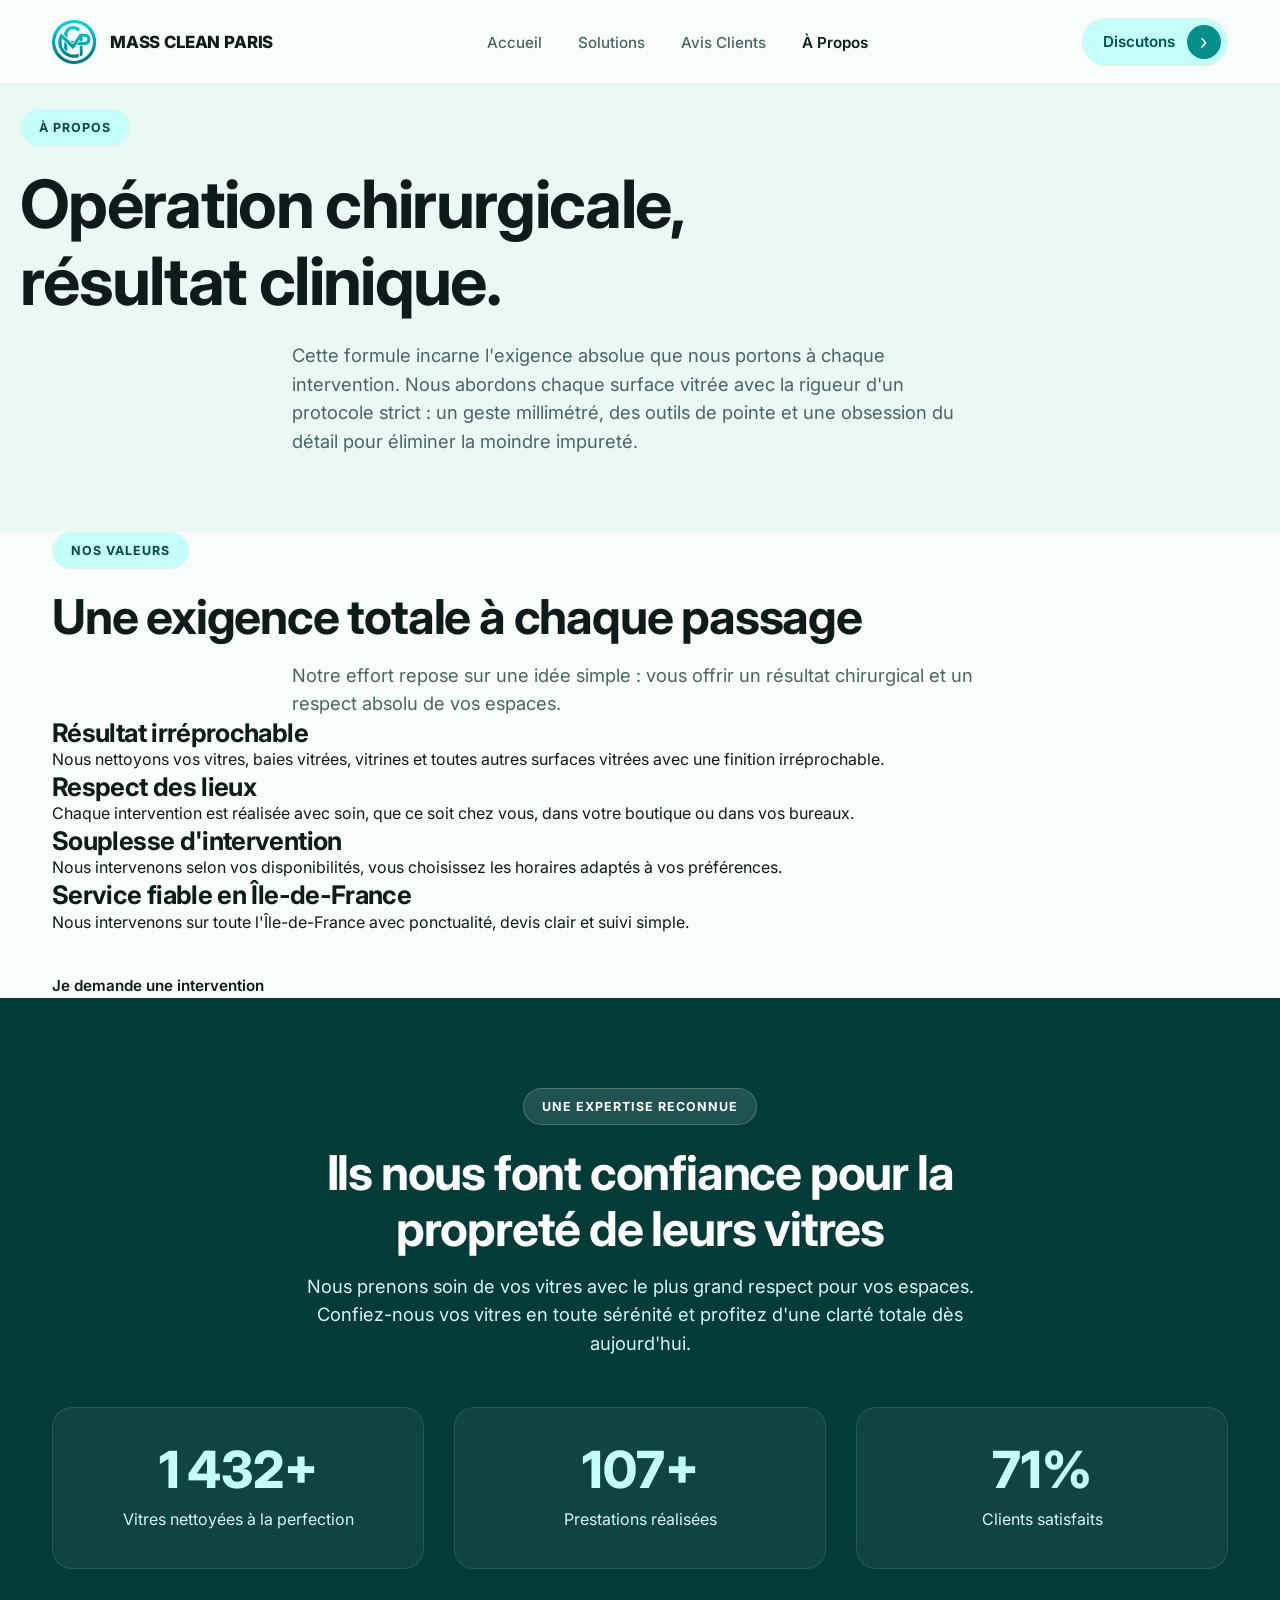
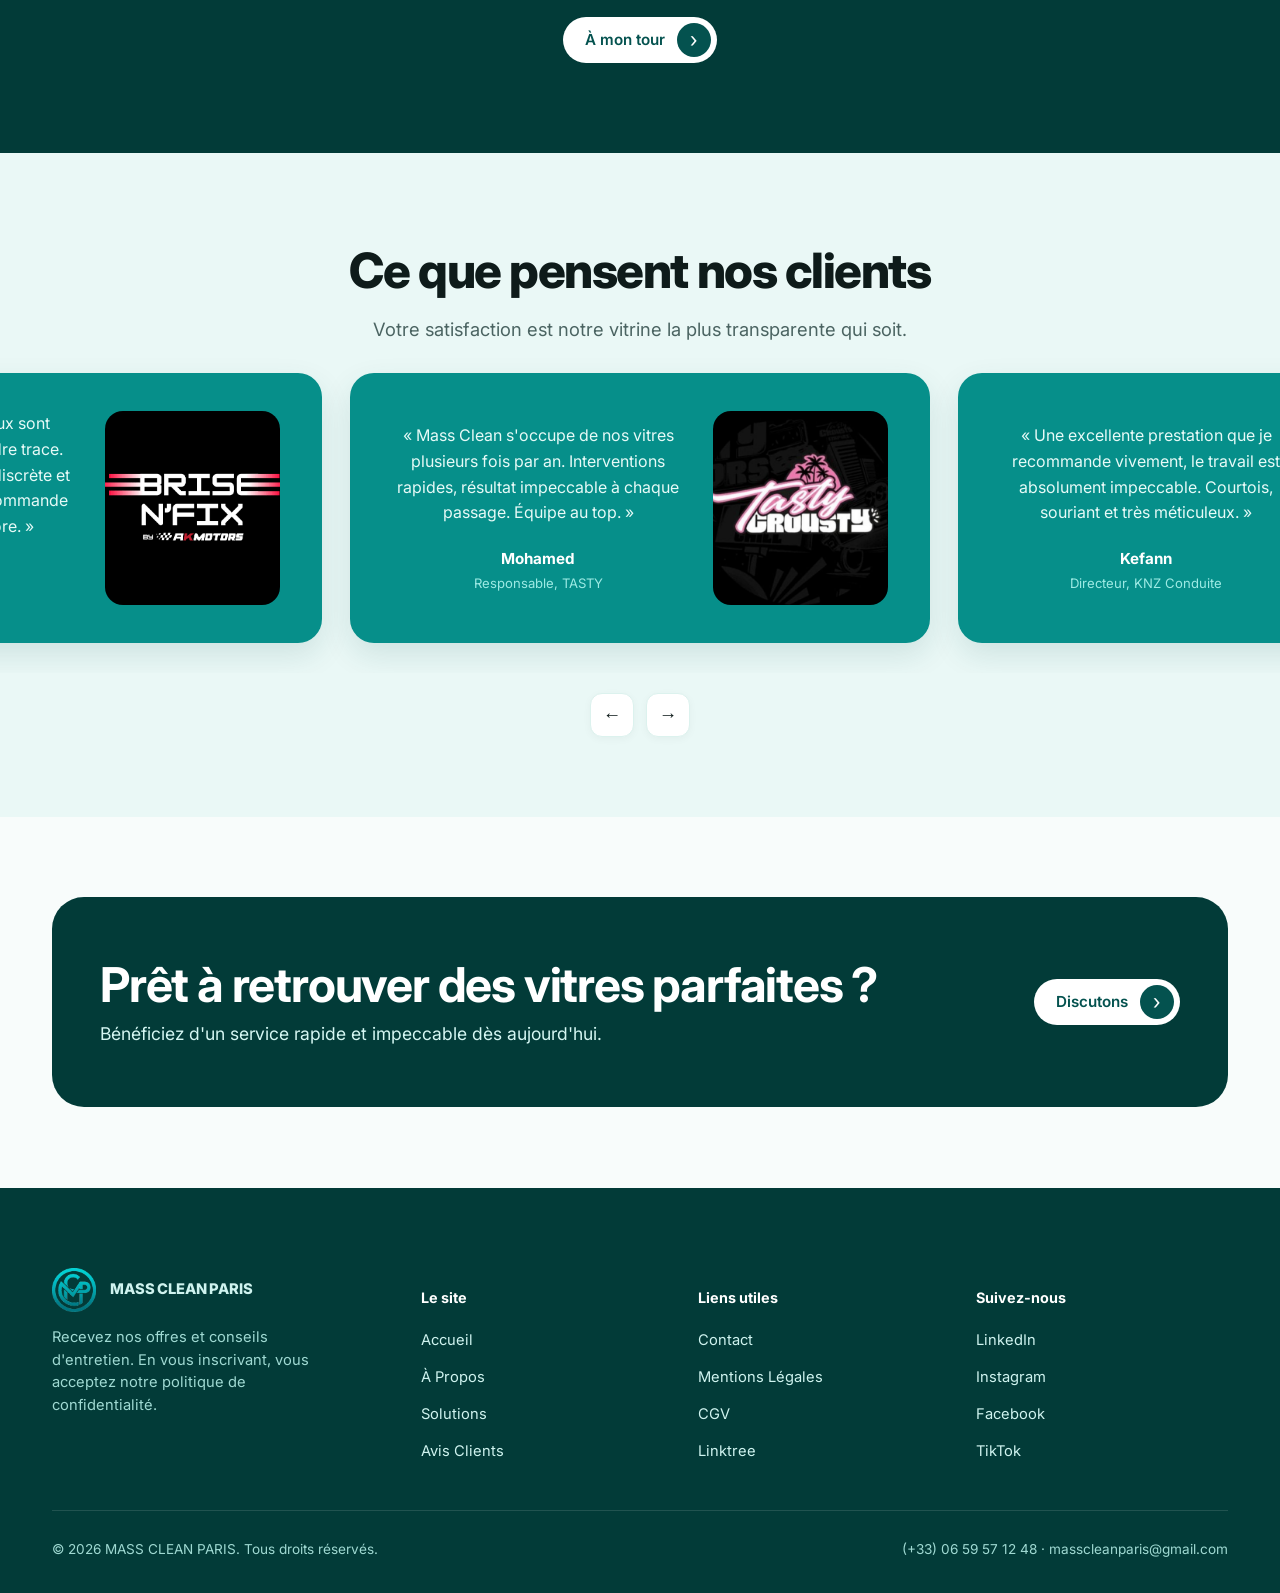
==== about.html @ 4419d3b3 "Fix duplicate about link in navigation" ====
<!doctype html>
<html lang="fr">
<head>
<meta charset="UTF-8">
<meta name="viewport" content="width=device-width, initial-scale=1">
<title>À propos — MASS CLEAN PARIS</title>
<meta name="description" content="Entreprise de nettoyage de vitres dans toute l'Île-de-France. Services adaptés aux professionnels et aux particuliers.">
<link rel="preconnect" href="https://fonts.googleapis.com">
<link rel="preconnect" href="https://fonts.gstatic.com" crossorigin>
<link href="https://fonts.googleapis.com/css2?family=Instrument+Serif:ital@0;1&family=Inter:wght@400;500;600;700&display=swap" rel="stylesheet">
<link rel="stylesheet" href="styles.css">
</head>
<body>

<header class="site-header">
  <div class="wrap">
    <a href="index.html" class="brand"><img src="images/logo-icon.png" alt="Logo Mass Clean Paris" class="brand-mark-img"> MASS CLEAN PARIS</a>
    <nav>
      <ul class="nav-links" id="navLinks">
        <li><a href="index.html">Accueil</a></li>
        <li><a href="index.html#solutions">Solutions</a></li>
        <li><a href="index.html#avis">Avis Clients</a></li>
        <li><a href="about.html" aria-current="page">À Propos</a></li>
      </ul>
    </nav>
    <div class="nav-cta">
      <a href="contact.html" class="btn btn-pill">Discutons <span class="btn-pill-arrow">&#8250;</span></a>
      <button class="nav-toggle" id="navToggle" aria-label="Ouvrir le menu" aria-expanded="false"><span></span></button>
    </div>
  </div>
</header>

<main>

  <section class="hero" style="padding-bottom: 20px;">
    <div class="wrap" style="display:block; padding-bottom: 56px;">
      <p class="kicker">À propos</p>
      <h1 style="max-width: 18ch;">Opération chirurgicale, résultat clinique.</h1>
      <p class="lede" style="margin-top: 22px;">Cette formule incarne l'exigence absolue que nous portons à chaque intervention. Nous abordons chaque surface vitrée avec la rigueur d'un protocole strict : un geste millimétré, des outils de pointe et une obsession du détail pour éliminer la moindre impureté.</p>
    </div>
  </section>

  <section class="section-alt">
    <div class="wrap">
      <div class="section-head">
        <p class="kicker">Nos valeurs</p>
        <h2>Une exigence totale à chaque passage</h2>
        <p class="lede" style="margin-top: 16px;">Notre effort repose sur une idée simple : vous offrir un résultat chirurgical et un respect absolu de vos espaces.</p>
      </div>
      <div class="values-grid">
        <div class="value-item">
          <h3>Résultat irréprochable</h3>
          <p>Nous nettoyons vos vitres, baies vitrées, vitrines et toutes autres surfaces vitrées avec une finition irréprochable.</p>
        </div>
        <div class="value-item">
          <h3>Respect des lieux</h3>
          <p>Chaque intervention est réalisée avec soin, que ce soit chez vous, dans votre boutique ou dans vos bureaux.</p>
        </div>
        <div class="value-item">
          <h3>Souplesse d'intervention</h3>
          <p>Nous intervenons selon vos disponibilités, vous choisissez les horaires adaptés à vos préférences.</p>
        </div>
        <div class="value-item">
          <h3>Service fiable en Île-de-France</h3>
          <p>Nous intervenons sur toute l'Île-de-France avec ponctualité, devis clair et suivi simple.</p>
        </div>
      </div>
      <a href="contact.html" class="btn btn-primary" style="margin-top: 40px;">Je demande une intervention</a>
    </div>
  </section>

  <!-- Section Chiffres Clés -->
  <section class="section-deep">
    <div class="wrap">
      <div class="section-head center">
        <p class="kicker kicker-light">UNE EXPERTISE RECONNUE</p>
        <h2>Ils nous font confiance pour la propreté de leurs vitres</h2>
        <p class="lede lede-light">Nous prenons soin de vos vitres avec le plus grand respect pour vos espaces. Confiez-nous vos vitres en toute sérénité et profitez d'une clarté totale dès aujourd'hui.</p>
      </div>
<div class="stats-grid">
        <div class="stat-card">
          <b class="counter" data-target="2000" data-suffix="+">0</b>
          <span>Vitres nettoyées à la perfection</span>
        </div>
        <div class="stat-card">
          <b class="counter" data-target="150" data-suffix="+">0</b>
          <span>Prestations réalisées</span>
        </div>
        <div class="stat-card">
          <b class="counter" data-target="100" data-suffix="%">0</b>
          <span>Clients satisfaits</span>
        </div>
      </div>
      <div style="text-align:center; margin-top: 48px;">
        <a href="contact.html" class="btn btn-pill btn-pill--white">
          <span>À mon tour</span>
          <span class="btn-pill-arrow">&#8250;</span>
        </a>
      </div>
    </div>
  </section>

<!-- Avis Clients — Carrousel Framer -->
  <section id="avis" class="section-avis-carousel">
    <div class="wrap">
      <div class="section-head center">
        <h2 class="carousel-heading">Ce que pensent nos clients</h2>
        <p class="lede">Votre satisfaction est notre vitrine la plus transparente qui soit.</p>
      </div>
    </div>

    <!-- Piste de défilement horizontal -->
    <div class="carousel-track" id="testimonialTrack">
      
      <!-- Carte 1 -->
      <article class="carousel-card">
        <div class="card-quote-col">
          <p class="card-quote">« Les vitres de nos bureaux sont impeccables, sans la moindre trace. L'intervention a été rapide, discrète et très professionnelle. Je recommande sans hésiter merci encore. »</p>
          <div class="card-author">
            <strong>Rizwan</strong>
            <span>Directeur, BRISNFIX</span>
          </div>
        </div>
        <div class="card-logo-col">
          <img src="images/brisenfix.png" alt="Logo Brise N'Fix" class="client-brand-img">
        </div>
      </article>

      <!-- Carte 2 -->
      <article class="carousel-card">
        <div class="card-quote-col">
          <p class="card-quote">« Mass Clean s'occupe de nos vitres plusieurs fois par an. Interventions rapides, résultat impeccable à chaque passage. Équipe au top. »</p>
          <div class="card-author">
            <strong>Mohamed</strong>
            <span>Responsable, TASTY</span>
          </div>
        </div>
        <div class="card-logo-col">
          <img src="images/tastyc.jpg" alt="Logo Tasty" class="client-brand-img">

        </div>
      </article>

      <!-- Carte 3 -->
      <article class="carousel-card">
        <div class="card-quote-col">
          <p class="card-quote">« Une excellente prestation que je recommande vivement, le travail est absolument impeccable. Courtois, souriant et très méticuleux. »</p>
          <div class="card-author">
            <strong>Kefann</strong>
            <span>Directeur, KNZ Conduite</span>
          </div>
        </div>
        <div class="card-logo-col">
          <img src="images/knzauto.png" alt="Logo KNZ Auto" class="client-brand-img">

        </div>
      </article>

      <!-- Carte 4 -->
      <article class="carousel-card">
        <div class="card-quote-col">
          <p class="card-quote">« Mass intervient tous les trois mois pour le nettoyage complet de notre atelier et showroom. Toujours ponctuel et résultat clinique. »</p>
          <div class="card-author">
            <strong>Oussama</strong>
            <span>Directeur, C Factory</span>
          </div>
        </div>
        <div class="card-logo-col">
          <img src="images/cfactorcy.jpeg" alt="Logo C Factory" class="client-brand-img">

        </div>
      </article>

      <!-- Carte 5 -->
      <article class="carousel-card">
        <div class="card-quote-col">
          <p class="card-quote">« Intervention impeccable chaque mois dans notre salle de restaurant. Le travail est rapide, silencieux et respecte nos installations. »</p>
          <div class="card-author">
            <strong>Khalil</strong>
            <span>Directeur, Restaurant NOOMY</span>
          </div>
        </div>
        <div class="card-logo-col">
          <img src="images/noomy.jpeg" alt="Logo Noomy" class="client-brand-img">

        </div>
      </article>

    </div>

    <!-- Flèches de défilement centrées -->
    <div class="carousel-controls">
      <button class="carousel-btn" id="prevBtn" aria-label="Avis précédent">←</button>
      <button class="carousel-btn" id="nextBtn" aria-label="Avis suivant">→</button>
    </div>
  </section>

  <!-- CTA Banner Framer Style -->
  <section class="section-cta-wrap">
    <div class="wrap">
      <div class="cta-banner">
        <div class="cta-banner-text">
          <h2>Prêt à retrouver des vitres parfaites ?</h2>
          <p>Bénéficiez d'un service rapide et impeccable dès aujourd'hui.</p>
        </div>
        <a href="contact.html" class="btn btn-pill btn-pill--white">
          <span>Discutons</span>
          <span class="btn-pill-arrow">&#8250;</span>
        </a>
      </div>
    </div>
  </section>

</main>

<footer class="site-footer">
  <div class="wrap">
    <div class="footer-grid">
      <div class="footer-brand">
        <a href="index.html" class="brand brand-footer"><img src="images/logo-icon.png" alt="Logo Mass Clean Paris" class="brand-mark-img brand-mark-img--light"> MASS CLEAN PARIS</a>
        <p>Recevez nos offres et conseils d'entretien. En vous inscrivant, vous acceptez notre politique de confidentialité.</p>
      </div>
      <div>
        <h4>Le site</h4>
        <ul>
          <li><a href="index.html">Accueil</a></li>
          <li><a href="about.html">À Propos</a></li>
          <li><a href="index.html#solutions">Solutions</a></li>
          <li><a href="index.html#avis">Avis Clients</a></li>
        </ul>
      </div>
      <div>
        <h4>Liens utiles</h4>
        <ul>
          <li><a href="contact.html">Contact</a></li>
          <li><a href="mentions.html">Mentions Légales</a></li>
          <li><a href="mentions.html#cgv">CGV</a></li>
          <li><a href="https://linktr.ee/masscleanparis">Linktree</a></li>
        </ul>
      </div>
      <div>
        <h4>Suivez-nous</h4>
        <ul>
          <li><a href="https://www.linkedin.com/company/mass-clean-paris/">LinkedIn</a></li>
          <li><a href="https://www.instagram.com/">Instagram</a></li>
          <li><a href="https://www.facebook.com/profile.php?id=61591410992182">Facebook</a></li>
          <li><a href="https://www.tiktok.com/@masscleanparis">TikTok</a></li>
        </ul>
      </div>
    </div>
    <div class="footer-bottom">
      <span>© 2026 MASS CLEAN PARIS. Tous droits réservés.</span>
      <span>(+33) 06 59 57 12 48 · masscleanparis@gmail.com</span>
    </div>
  </div>
</footer>
<script src="script.js"></script>
</body>
</html>
---- styles.css ----
:root {
  --ink: #0E1B1A;
  --ink-soft: #4B6462;
  --paper: #F8FCFB;
  --white: #FFFFFF;

  --teal-950: #04524F;
  --teal-900: #058F8A;
  --teal-700: #07BEB8;
  --teal-500: #3DCCC7;
  --teal-100: #C4FFF9;
  --mint-bg: #EAF8F6;
  --line: #DCF2EE;
  --line-soft: #EDFAF8;

  --font-body: "Inter", -apple-system, BlinkMacSystemFont, "Segoe UI", Roboto, sans-serif;
  --wrap: 1240px;
  --radius-lg: 32px;
  --radius-md: 20px;
  --radius-sm: 14px;
}

* { box-sizing: border-box; }
html { scroll-behavior: smooth; }

body {
  margin: 0;
  font-family: var(--font-body);
  background: var(--paper);
  color: var(--ink);
  line-height: 1.55;
  -webkit-font-smoothing: antialiased;
}

img { max-width: 100%; display: block; }
a { color: inherit; text-decoration: none; }

.wrap {
  max-width: var(--wrap);
  margin: 0 auto;
  padding: 0 32px;
}

@media (max-width: 768px) {
  .wrap { padding: 0 20px; }
}

/* ---------- Typographie & Titres Framer ---------- */

h1, h2, h3 {
  font-family: var(--font-body);
  font-weight: 700;
  letter-spacing: -0.025em;
  margin: 0;
  color: var(--ink);
  line-height: 1.15;
}

h1 { font-size: clamp(2.6rem, 5.2vw, 4.4rem); }
h2 { font-size: clamp(2.1rem, 3.8vw, 3rem); }
h3 { font-size: 1.6rem; }

p { margin: 0; }

.lede {
  font-size: 1.15rem;
  color: var(--ink-soft);
  max-width: 58ch;
  margin: 16px auto 0;
}
.lede-light { color: #D5F7F3; }

.kicker {
  display: inline-block;
  font-size: 0.78rem;
  font-weight: 700;
  letter-spacing: 0.08em;
  text-transform: uppercase;
  color: #054844;
  background: #C4FFF9;
  border: 1px solid var(--line);
  border-radius: 999px;
  padding: 8px 18px;
  margin-bottom: 20px;
}
.kicker-light {
  background: rgba(255, 255, 255, 0.12);
  border-color: rgba(255, 255, 255, 0.2);
  color: #FFFFFF;
}

/* ---------- Boutons Pill Style Framer ---------- */

.btn {
  display: inline-flex;
  align-items: center;
  gap: 12px;
  font-weight: 600;
  font-size: 0.95rem;
  cursor: pointer;
  transition: transform 0.15s ease, background 0.2s ease, color 0.2s ease, border-color 0.2s ease;
}
.btn:active { transform: scale(0.98); }

.btn-pill {
  background: #C4FFF9;
  color: var(--teal-950);
  padding: 6px 6px 6px 20px;
  border-radius: 999px;
  border: 1px solid var(--line);
}
.btn-pill:hover { background: #07BEB8; 
  transform: translateY(-2px);
}

.btn-pill-arrow {
  display: inline-flex;
  align-items: center;
  justify-content: center;
  width: 34px;
  height: 34px;
  border-radius: 50%;
  background: var(--teal-900);
  color: #FFFFFF;
  font-size: 1.3rem;
  font-weight: 400;
  line-height: 1;
}

.btn-pill--cta {
  background: #07BEB8;
  color: #FFFFFF;
  border: none;
  padding: 8px 8px 8px 24px;
}
.btn-pill--cta:hover { background: #034E4A; }
.btn-pill--cta .btn-pill-arrow { background: #FFFFFF; color: #023B38; }

.btn-pill--card {
  background: var(--teal-900);
  color: #FFFFFF;
  border: none;
  padding: 6px 6px 6px 20px;
  width: fit-content;
}
.btn-pill--card:hover { background: var(--teal-950); }
.btn-pill--card .btn-pill-arrow { background: #FFFFFF; color: var(--teal-900); }

.btn-pill--white {
  background: #FFFFFF;
  color: var(--teal-950);
  border: none;
  padding: 6px 6px 6px 22px;
}
.btn-pill--white:hover { background: #F0FAF9; }
.btn-pill--white .btn-pill-arrow { background: var(--teal-950); color: #FFFFFF; }

/* ---------- Header Navigation ---------- */

.site-header {
  position: sticky;
  top: 0;
  z-index: 50;
  background: rgba(248, 252, 251, 0.9);
  backdrop-filter: blur(12px);
  border-bottom: 1px solid var(--line);
}
.site-header .wrap {
  display: flex;
  align-items: center;
  justify-content: space-between;
  height: 84px;
}

.brand {
  display: flex;
  align-items: center;
  gap: 14px;
  font-weight: 800;
  font-size: 1.05rem;
  letter-spacing: -0.01em;
}
.brand-mark-img {
  width: 44px;
  height: 44px;
  object-fit: contain;
  flex-shrink: 0;
}
.brand-name { color: var(--ink); }

.nav-links {
  display: flex;
  align-items: center;
  gap: 36px;
  list-style: none;
  margin: 0;
  padding: 0;
}
.nav-links a {
  font-size: 0.95rem;
  font-weight: 500;
  color: var(--ink-soft);
  transition: color 0.15s ease;
}
.nav-links a:hover, .nav-links a[aria-current="page"] { color: var(--ink); font-weight: 600; }

.nav-cta { display: flex; align-items: center; gap: 16px; }

.nav-toggle {
  display: none;
  background: none;
  border: 1px solid var(--line);
  border-radius: 999px;
  width: 42px;
  height: 42px;
  align-items: center;
  justify-content: center;
  cursor: pointer;
}
.nav-toggle span, .nav-toggle span::before, .nav-toggle span::after {
  content: "";
  display: block;
  width: 18px;
  height: 2px;
  background: var(--ink);
  position: relative;
  transition: transform 0.2s ease;
}
.nav-toggle span::before { position: absolute; top: -6px; }
.nav-toggle span::after { position: absolute; top: 6px; }

@media (max-width: 880px) {
  .nav-links {
    position: absolute;
    top: 84px; left: 0; right: 0;
    flex-direction: column;
    align-items: flex-start;
    gap: 0;
    background: var(--white);
    border-bottom: 1px solid var(--line);
    max-height: 0;
    overflow: hidden;
    transition: max-height 0.25s ease;
  }
  .nav-links.is-open { max-height: 300px; }
  .nav-links li { width: 100%; }
  .nav-links a { display: block; padding: 16px 24px; border-top: 1px solid var(--line); width: 100%; }
  .nav-toggle { display: flex; }
}

/* ---------- Section Hero (Framer Exact Match Panoramique) ---------- */

.hero {
  width: 100%;
  padding: 24px 0 48px;
  background: #EAF8F6;
  box-sizing: border-box;
}

.hero-wrap,
.hero .wrap {
  width: 100%;
  max-width: 1440px; /* Élargit le cadre sur les côtés */
  margin: 0 auto;
  padding: 0 20px;
  box-sizing: border-box;
  display: block !important;
}

.hero-frame {
  position: relative;
  width: 100%;
  min-height: 720px; /* Plus d'impact vertical */
  height: clamp(680px, 82vh, 880px);
  border-radius: 32px;
  overflow: hidden;
  box-shadow: 0 24px 48px rgba(0, 0, 0, 0.08);
  margin: 0 auto;
}

.hero-bg-img {
  position: absolute;
  top: 0;
  left: 0;
  width: 100%;
  height: 100%;
  object-fit: cover;
  object-position: center 30%;
  z-index: 1;
}

.hero-overlay {
  position: absolute;
  inset: 0;
  background: linear-gradient(
    to bottom,
    rgba(0, 0, 0, 0.15) 0%,
    rgba(0, 0, 0, 0.05) 40%,
    rgba(0, 0, 0, 0.55) 100%
  );
  z-index: 2;
}

.hero-top-badge {
  position: absolute;
  top: 28px;
  left: 50%;
  transform: translateX(-50%);
  z-index: 3;
  display: flex;
  align-items: center;
  gap: 12px;
  background: rgba(255, 255, 255, 0.88);
  backdrop-filter: blur(10px);
  -webkit-backdrop-filter: blur(10px);
  padding: 6px 16px 6px 8px;
  border-radius: 999px;
  box-shadow: 0 4px 16px rgba(0, 0, 0, 0.08);
  white-space: nowrap;
}

.avatar-group {
  display: flex;
  align-items: center;
}

.avatar-img {
  width: 30px;
  height: 30px;
  border-radius: 50%;
  border: 2px solid #FFFFFF;
  margin-left: -8px;
  object-fit: cover;
}
.avatar-img:first-child {
  margin-left: 0;
}

.badge-text-group {
  display: flex;
  align-items: center;
  gap: 6px;
}

.badge-text-group .stars {
  color: #E85D3B;
  font-size: 0.85rem;
  letter-spacing: 1px;
}

.badge-label {
  font-size: 0.82rem;
  font-weight: 600;
  color: #0E1B1A;
}

.hero-bottom-grid {
  position: absolute;
  bottom: 0;
  left: 0;
  width: 100%;
  box-sizing: border-box;
  padding: 48px 56px;
  z-index: 3;
  display: flex;
  justify-content: space-between;
  align-items: flex-end;
  gap: 40px;
}

.hero-left-col {
  flex: 1;
  max-width: 680px;
}

.hero-title {
  color: #FFFFFF;
  font-size: clamp(2.3rem, 4.2vw, 3.8rem);
  font-weight: 600;
  line-height: 1.08;
  letter-spacing: -0.03em;
  margin: 0;
  text-shadow: 0 2px 14px rgba(0, 0, 0, 0.4);
}

.hero-right-col {
  flex: 0 0 280px;
  display: flex;
  flex-direction: column;
  align-items: flex-start;
  gap: 20px;
}

.hero-subtitle {
  color: rgba(255, 255, 255, 0.95);
  font-size: 1.10rem;
  line-height: 1.45;
  margin: 0;
  text-shadow: 0 1px 6px rgba(0, 0, 0, 0.35);
}

.btn-pill--hero {
  background: #07BEB8;
  border: none;
  color: #FFFFFF;
  padding: 12px 16px 12px 24px;
  border-radius: 999px;
  font-weight: 600;
  font-size: 0.95rem;
  text-decoration: none;
  display: inline-flex;
  align-items: center;
  gap: 12px;
  transition: transform 0.15s ease, background 0.15s ease;
}
.btn-pill--hero:hover {
  background: #068F8A;
  transform: translateY(-2px);
}

@media (max-width: 860px) {
  .hero-frame {
    height: auto;
    min-height: 560px;
  }
  .hero-bottom-grid {
    position: relative;
    padding: 140px 24px 36px;
    flex-direction: column;
    align-items: flex-start;
    gap: 24px;
  }
  .hero-right-col {
    flex: none;
    width: 100%;
  }
}

/* ---------- Section À Propos (Structure 100% Verticale) ---------- */

.section-about-vertical {
  padding: 90px 0;
  background: #FFFFFF;
}

.about-vertical-stack {
  max-width: 860px;
  margin: 0 auto;
  display: flex;
  flex-direction: column;
  align-items: center;
  text-align: center;
}

.about-v-heading {
  font-size: clamp(2.1rem, 3.8vw, 3.2rem);
  font-weight: 800;
  line-height: 1.15;
  letter-spacing: -0.03em;
  color: #0E1B1A;
  margin: 0 0 28px 0;
  max-width: 26ch;
}

.about-v-cta {
  margin-bottom: 48px;
}

.btn-pill--teal {
  background: #B6FFF2;
  color: #054844;
  border: none;
  padding: 6px 6px 6px 24px;
  font-weight: 700;
  font-size: 0.95rem;
  border-radius: 999px;
  display: inline-flex;
  align-items: center;
  gap: 12px;
}
.btn-pill--teal:hover {
  background: #A0FCEB;
}
.btn-pill--teal .btn-pill-arrow {
  background: #04524F;
  color: #FFFFFF;
  width: 38px;
  height: 38px;
  border-radius: 50%;
  display: inline-flex;
  align-items: center;
  justify-content: center;
  font-size: 1.2rem;
}

.about-cards-stack {
  width: 100%;
  max-width: 860px; 
  margin: 40px auto 0;
  display: grid;
  grid-template-columns: repeat(2, 1fr); 
  gap: 24px;
  text-align: left;
}

.about-card {
  border-radius: 24px;
  padding: 34px;
  display: flex;
  flex-direction: column;        
  justify-content: space-between;
  box-sizing: border-box;
  aspect-ratio: 1 / 1;  
}

.about-card-badge {
  background: #FFFFFF;
  color: #04524F;             
  padding: 14px 28px;         
  font-size: 0.9rem;
  font-weight: 800;
  text-transform: uppercase;
  letter-spacing: 0.08em;
  border-radius: 10px;
  box-shadow: 0 6px 20px rgba(0, 0, 0, 0.07);
  
  /* Verrouille l'alignement et empêche l'étirement */
  display: inline-flex;
  align-items: center;
  justify-content: center;
  text-align: center;
  align-self: center;          
  width: fit-content;          
  white-space: nowrap;        
}

.about-card:first-child {
  background: #B6FFF2;
  border: none;
}
.about-card:first-child p {
  color: #054844;
}

.about-card:last-child {
  background: #068F8A;
  border: none;
  align-items: flex-end;
}
.about-card:last-child p,
.about-card:last-child strong {
  color: #FFFFFF;
}

.about-card-sparkle {
  display: none; 
}

.about-card p {
font-size: clamp(1.15rem, 1.45vw, 1.35rem);
  line-height: 1.45;                 
  font-weight: 400;
  margin: 0;
}

/* Sur mobile : repasse l'un en dessous de l'autre */
@media (max-width: 640px) {
  .about-cards-stack {
    grid-template-columns: 1fr;
  }
  .about-card {
    aspect-ratio: auto;
    padding: 24px;
  }
  .about-v-heading { 
    font-size: 1.9rem; 
  }
}

/* ---------- Section Solutions (Framer Exact Match) ---------- */

#solutions {
  scroll-margin-top: 230px; 
  }

.section-solutions {
  padding: 100px 0;
  background: #EAF8F6;
}

.solutions-header {
  max-width: 780px;
  margin: 0 auto 56px;
  text-align: center;
}

.solutions-title {
  font-size: clamp(2.2rem, 3.8vw, 3.2rem);
  font-weight: 800;
  letter-spacing: -0.03em;
  line-height: 1.15;
  color: #0E1B1A;
  margin-top: 14px;
}

.solutions-container {
  display: flex;
  flex-direction: column;
  gap: 32px;
}

.framer-plan-card {
  background: #FFFFFF;
  border-radius: 28px;
  border: 1px solid #DCF2EE;
  padding: 48px;
  display: grid;
  grid-template-columns: 1fr 1fr;
  gap: 48px;
  align-items: center;
  box-shadow: 0 4px 20px rgba(5, 143, 138, 0.04);
}

.plan-content {
  display: flex;
  flex-direction: column;
  align-items: flex-start;
  text-align: left;
}

.plan-title {
  font-size: clamp(1.6rem, 2.4vw, 2.1rem);
  font-weight: 800;
  color: #0E1B1A;
  letter-spacing: -0.02em;
  margin-bottom: 14px;
}

.plan-description {
  font-size: 1.05rem;
  color: #4B6462;
  line-height: 1.6;
  margin-bottom: 28px;
  max-width: 48ch;
}

.plan-checklist {
  list-style: none;
  margin: 0 0 34px 0;
  padding: 0;
  display: flex;
  flex-direction: column;
  gap: 14px;
  width: 100%;
}

.plan-checklist li {
  display: flex;
  align-items: center;
  gap: 12px;
  font-size: 0.98rem;
  font-weight: 500;
  color: #0E1B1A;
}

.check-icon {
  width: 22px;
  height: 22px;
  border-radius: 50%;
  background: #B6FFF2;
  color: #04524F;
  display: inline-flex;
  align-items: center;
  justify-content: center;
  font-size: 0.75rem;
  font-weight: 800;
  flex-shrink: 0;
}

.plan-action { margin-top: auto; }

.plan-visual {
  border-radius: 20px;
  overflow: hidden;
  width: 100%;
  height: 380px;
  background: #DCF2EE;
}

.plan-visual img {
  width: 100%;
  height: 100%;
  object-fit: cover;
  display: block;
}

@media (max-width: 960px) {
  .framer-plan-card {
    grid-template-columns: 1fr;
    padding: 32px 24px;
    gap: 32px;
  }
  .plan-visual { height: 260px; }
}

/* ---------- Section Chiffres Clés ---------- */

.section-deep {
  background: #023B38;
  color: #FFFFFF;
  padding: 90px 0;
}
.section-deep h2 { color: #FFFFFF; }
.stats-grid {
  display: grid;
  grid-template-columns: repeat(3, 1fr);
  gap: 30px;
  margin-top: 50px;
}
@media (max-width: 768px) {
  .stats-grid { grid-template-columns: 1fr; }
}
.stat-card {
  background: rgba(255, 255, 255, 0.05);
  border: 1px solid rgba(255, 255, 255, 0.1);
  border-radius: var(--radius-md);
  padding: 36px 24px;
  text-align: center;
}
.stat-card b {
  display: block;
  font-size: 3.2rem;
  font-weight: 800;
  color: var(--teal-100);
  line-height: 1;
  margin-bottom: 12px;
}
.stat-card span { font-size: 1rem; color: #D5F7F3; }

.section-deep .section-head {
  text-align: center;
  max-width: 750px;
  margin: 0 auto;
}

.section-deep .lede {
  margin: 16px auto 0;
  text-align: center;
}

/* ---------- Carrousel Avis Clients Framer ---------- */

#avis .carousel-heading {
  scroll-margin-top: 160px;
}

.section-avis-carousel {
  padding: 90px 0 80px;
  background: #EAF8F6;
  overflow: hidden;
  text-align: center;
}

.carousel-heading {
  font-size: clamp(2.2rem, 3.8vw, 3.2rem);
  font-weight: 800;
  letter-spacing: -0.03em;
  color: #0E1B1A;
}

.carousel-track {
  display: flex;
  gap: 28px;
  overflow-x: auto;
  scroll-behavior: smooth;
  padding: 30px 20px; /* Supprime l'espace vide forcé à gauche et à droite */
  scrollbar-width: none;
  -webkit-overflow-scrolling: touch;
}

.carousel-track::-webkit-scrollbar {
  display: none;
}

.carousel-card {
  flex: 0 0 580px;
  max-width: 82vw;
  scroll-snap-align: center;
  background: #068F8A;
  color: #FFFFFF;
  border-radius: 24px;
  padding: 38px 42px;
  display: grid;
  grid-template-columns: 1.25fr 0.75fr;
  gap: 28px;
  align-items: center;
  box-shadow: 0 12px 30px rgba(4, 82, 79, 0.12);
  box-sizing: border-box;
}

.card-quote-col {
  display: flex;
  flex-direction: column;
  justify-content: space-between;
  min-height: 170px;
}

.card-quote {
  font-size: 1rem;
  line-height: 1.6;
  color: #E6FAF7;
}

.card-author { margin-top: 20px; }
.card-author strong {
  display: block;
  font-size: 0.95rem;
  color: #FFFFFF;
}
.card-author span {
  display: block;
  font-size: 0.82rem;
  color: #9DEAE4;
  margin-top: 2px;
}

.card-logo-col {
  display: flex;
  align-items: center;
  justify-content: center;
  border-radius: 18px;
  height: 100%;
  min-height: 140px;
  overflow: hidden; 
  padding: 0;       
  border: none;     
}

.client-brand-img {
  width: 100%;
  height: 100%;
  object-fit: cover; 
  display: block;
}

.client-brand-text {
  font-size: 1.5rem;
  font-weight: 800;
  letter-spacing: 0.05em;
  color: #FFFFFF;
  text-align: center;
}

.carousel-controls {
  display: flex;
  justify-content: center;
  gap: 12px;
  margin-top: 20px;
}

.carousel-btn {
  width: 44px;
  height: 44px;
  background: #FFFFFF;
  border: 1px solid #DCF2EE;
  border-radius: 12px;
  display: inline-flex;
  align-items: center;
  justify-content: center;
  cursor: pointer;
  font-size: 1.15rem;
  color: #0E1B1A;
  box-shadow: 0 2px 8px rgba(0, 0, 0, 0.04);
  transition: transform 0.15s ease, background 0.15s ease;
}
.carousel-btn:hover { background: #F0FAF9; transform: translateY(-2px); }
.carousel-btn:active { transform: scale(0.95); }

@media (max-width: 768px) {
  .carousel-track { padding: 24px 20px; }
  .carousel-card {
    flex: 0 0 85vw;
    grid-template-columns: 1fr;
    padding: 28px 20px;
    gap: 20px;
  }
}


/* ---------- FAQ Framer Style ---------- */

.section-faq { padding: 90px 0; background: var(--mint-bg); text-align: center;}
.faq-accordion { display: grid; gap: 14px; max-width: 860px; margin: 36px auto 0; }
.faq-box {
  background: var(--white);
  border: 1px solid var(--line);
  border-radius: var(--radius-sm);
  overflow: hidden;
}
.faq-box summary {
  padding: 22px 26px;
  font-weight: 600;
  font-size: 1.05rem;
  cursor: pointer;
  list-style: none;
  display: flex;
  align-items: center;
  justify-content: space-between;
}
.faq-box summary::-webkit-details-marker { display: none; }
.faq-box summary::after {
  content: "+";
  font-size: 1.5rem;
  font-weight: 400;
  color: var(--teal-900);
  transition: transform 0.2s ease;
}
.faq-box[open] summary::after { transform: rotate(45deg); }
.faq-content { padding: 0 26px 24px; color: var(--ink-soft); font-size: 0.98rem; line-height: 1.6; text-align: left;}

/* ---------- CTA Banner Framer ---------- */

.section-cta-wrap { padding: 80px 0; }
.cta-banner {
  background: #023B38;
  border-radius: var(--radius-lg);
  padding: 60px 48px;
  color: #FFFFFF;
  display: flex;
  align-items: center;
  justify-content: space-between;
  gap: 32px;
  flex-wrap: wrap;
}
.cta-banner h2 { color: #FFFFFF; margin-bottom: 8px; }
.cta-banner p { color: #D5F7F3; font-size: 1.1rem; }

/* ---------- Contact page ---------- */

.section-contact {
  background-color: var(--mint-bg, #EAF8F6);
}

.contact-header {
  text-align: center;
  max-width: 1200px;
  margin: 0 auto 48px;
  padding-top: 48px;
}

.contact-layout {
  display: grid;
  grid-template-columns: 0.85fr 1.15fr;
  gap: 56px;
}

@media (max-width: 900px) { .contact-layout { grid-template-columns: 1fr; } }

.contact-info { display: grid; gap: 18px; align-content: start; }
.info-card {
  background: #FFFFFF;
  border-radius: var(--radius-sm);
  padding: 20px 22px;
}
.info-card span { display: block; font-size: 0.82rem; color: var(--ink-soft); margin-bottom: 4px; }
.info-card strong { font-size: 1.05rem; color: var(--teal-950); }

.social-row { display: flex; gap: 10px; flex-wrap: wrap; }
.social-row a {
  background: #FFFFFF;
  border: 1px solid var(--line);
  border-radius: 999px;
  padding: 9px 16px;
  font-size: 0.85rem;
}
.social-row a:hover { border-color: var(--teal-700); color: var(--teal-950); }

form.card {
  background: #FFFFFF;
  border-radius: 20px;
  padding: 32px;
  box-shadow: 0 1px 2px rgba(5, 143, 138, 0.06);
}
.field-row { display: grid; grid-template-columns: 1fr 1fr; gap: 18px; }
@media (max-width: 560px) { .field-row { grid-template-columns: 1fr; } }

.field { margin-bottom: 18px; }
.field label { display: block; font-size: 0.85rem; font-weight: 600; margin-bottom: 6px; }
.field input, .field select, .field textarea {
  width: 100%;
  border: 1px solid var(--line);
  border-radius: var(--radius-sm);
  padding: 12px 14px;
  font-family: var(--font-body);
  font-size: 0.95rem;
  background: var(--mint-bg);
  color: var(--ink);
}
.field textarea { min-height: 120px; resize: vertical; }
.field input:focus, .field select:focus, .field textarea:focus {
  outline: 2px solid var(--teal-700);
  outline-offset: 1px;
}

/* Conteneur général des boutons radio */
.radio-group {
  display: grid;
  gap: 16px;
  margin-top: 10px;
  width: 100%;
}

/* Le groupe du haut (Particulier / Professionnel) : 2 grandes colonnes égales */
.field:first-of-type .radio-group {
  grid-template-columns: 1fr 1fr;
}

/* Le groupe du bas (Ponctuel / Mensuel / Trimestriel) : 3 colonnes réparties sur toute la largeur */
.field:nth-of-type(4) .radio-group {
  grid-template-columns: 1fr 1fr 1fr;
}

/* Style commun des pilules */
.radio-pill {
  display: flex;
  align-items: center;
  text-align: center;
  justify-content: center;
  gap: 10px;
  background: var(--mint-bg, #EAF8F6);
  border: 1px solid var(--line, #DCF2EE);
  border-radius: 999px;
  font-weight: 600;
  color: #0E1B1A;
  cursor: pointer;
  user-select: none;
  transition: all 0.2s ease;
}

/* On grossit spécifiquement les 2 boutons du haut (plus hauts et texte plus grand) */
.field:first-of-type .radio-pill {
  padding: 14px 20px;
  font-size: 1rem;
}

/* Boutons du bas (hauteur standard, bien répartis) */
.field:nth-of-type(4) .radio-pill {
  padding: 11px 16px;
  font-size: 0.92rem;
}

/* Puce radio native stylisée */
.radio-pill input[type="radio"] {
  appearance: auto;
  -webkit-appearance: auto;
  margin: 0;
  width: 16px;
  height: 16px;
  accent-color: #068F8A;
  cursor: pointer;
}

/* État coché */
.radio-pill:has(input[type="radio"]:checked) {
  background: #FFFFFF;
  border-color: #068F8A;
  box-shadow: 0 2px 8px rgba(6, 143, 138, 0.12);
}

/* Adaptation sur petits écrans de mobile */
@media (max-width: 520px) {
  .field:first-of-type .radio-group,
  .field:nth-of-type(4) .radio-group {
    grid-template-columns: 1fr;
  }
}

/* Bouton d'envoi pleine largeur */
.btn-block {
  width: 100%;
  display: flex;
  justify-content: center;
  align-items: center;
  padding: 14px 24px;
  background-color: var(--teal-950, #0E1B1A);
  color: #FFFFFF;
  border: none;
  border-radius: 999px;
  font-size: 1rem;
  font-weight: 600;
  cursor: pointer;
  margin-top: 20px;
  transition: opacity 0.2s ease, transform 0.1s ease;
}

.btn-block:hover {
  opacity: 0.9;
}

.btn-block:active {
  transform: scale(0.99);
}

/* Centrage exact du menu sur la page contact */
@media (min-width: 901px) {
  .page-contact .site-header .wrap {
    display: grid;
    grid-template-columns: 1fr auto 1fr;
    align-items: center;
  }

  .page-contact .site-header .brand {
    justify-self: start;
  }

  .page-contact .site-header nav {
    justify-self: center;
    margin: 0;
  }

  .page-contact .nav-cta {
    display: none;
  }
}

/* ---------- Footer Framer ---------- */

.site-footer {
  background: #023B38;
  color: #CFF3EF;
  padding: 80px 0 32px;
}
.footer-grid {
  display: grid;
  grid-template-columns: 1.4fr 1fr 1fr 1.1fr;
  gap: 48px;
  padding-bottom: 48px;
  border-bottom: 1px solid rgba(255, 255, 255, 0.12);
}
@media (max-width: 820px) {
  .footer-grid { grid-template-columns: 1fr 1fr; gap: 32px; }
}
.brand-footer .brand-name { color: #FFFFFF; }
.footer-brand p { font-size: 0.92rem; color: #9FD9D2; margin-top: 14px; max-width: 32ch; }
.footer-grid h4 { color: #FFFFFF; font-size: 0.9rem; font-weight: 700; margin-bottom: 18px; }
.footer-grid ul { list-style: none; margin: 0; padding: 0; display: grid; gap: 12px; }
.footer-grid a { font-size: 0.92rem; color: #CFF3EF; transition: color 0.15s ease; }
.footer-grid a:hover { color: #FFFFFF; }

.footer-bottom {
  padding-top: 28px;
  display: flex;
  justify-content: space-between;
  flex-wrap: wrap;
  gap: 16px;
  font-size: 0.85rem;
  color: #9FD9D2;
}

/* ---------- Animations ---------- */

@media (prefers-reduced-motion: reduce) {
  * { scroll-behavior: auto !important; transition: none !important; }
}

.reveal {
  opacity: 0;
  transform: translateY(110px) scale(0.90);
  transition: 
    opacity 1.1s cubic-bezier(0.16, 1, 0.3, 1),
    transform 1.1s cubic-bezier(0.16, 1, 0.3, 1);
  will-change: opacity, transform;
}

.reveal.is-visible {
  opacity: 1;
  transform: translateY(0) scale(1);
}
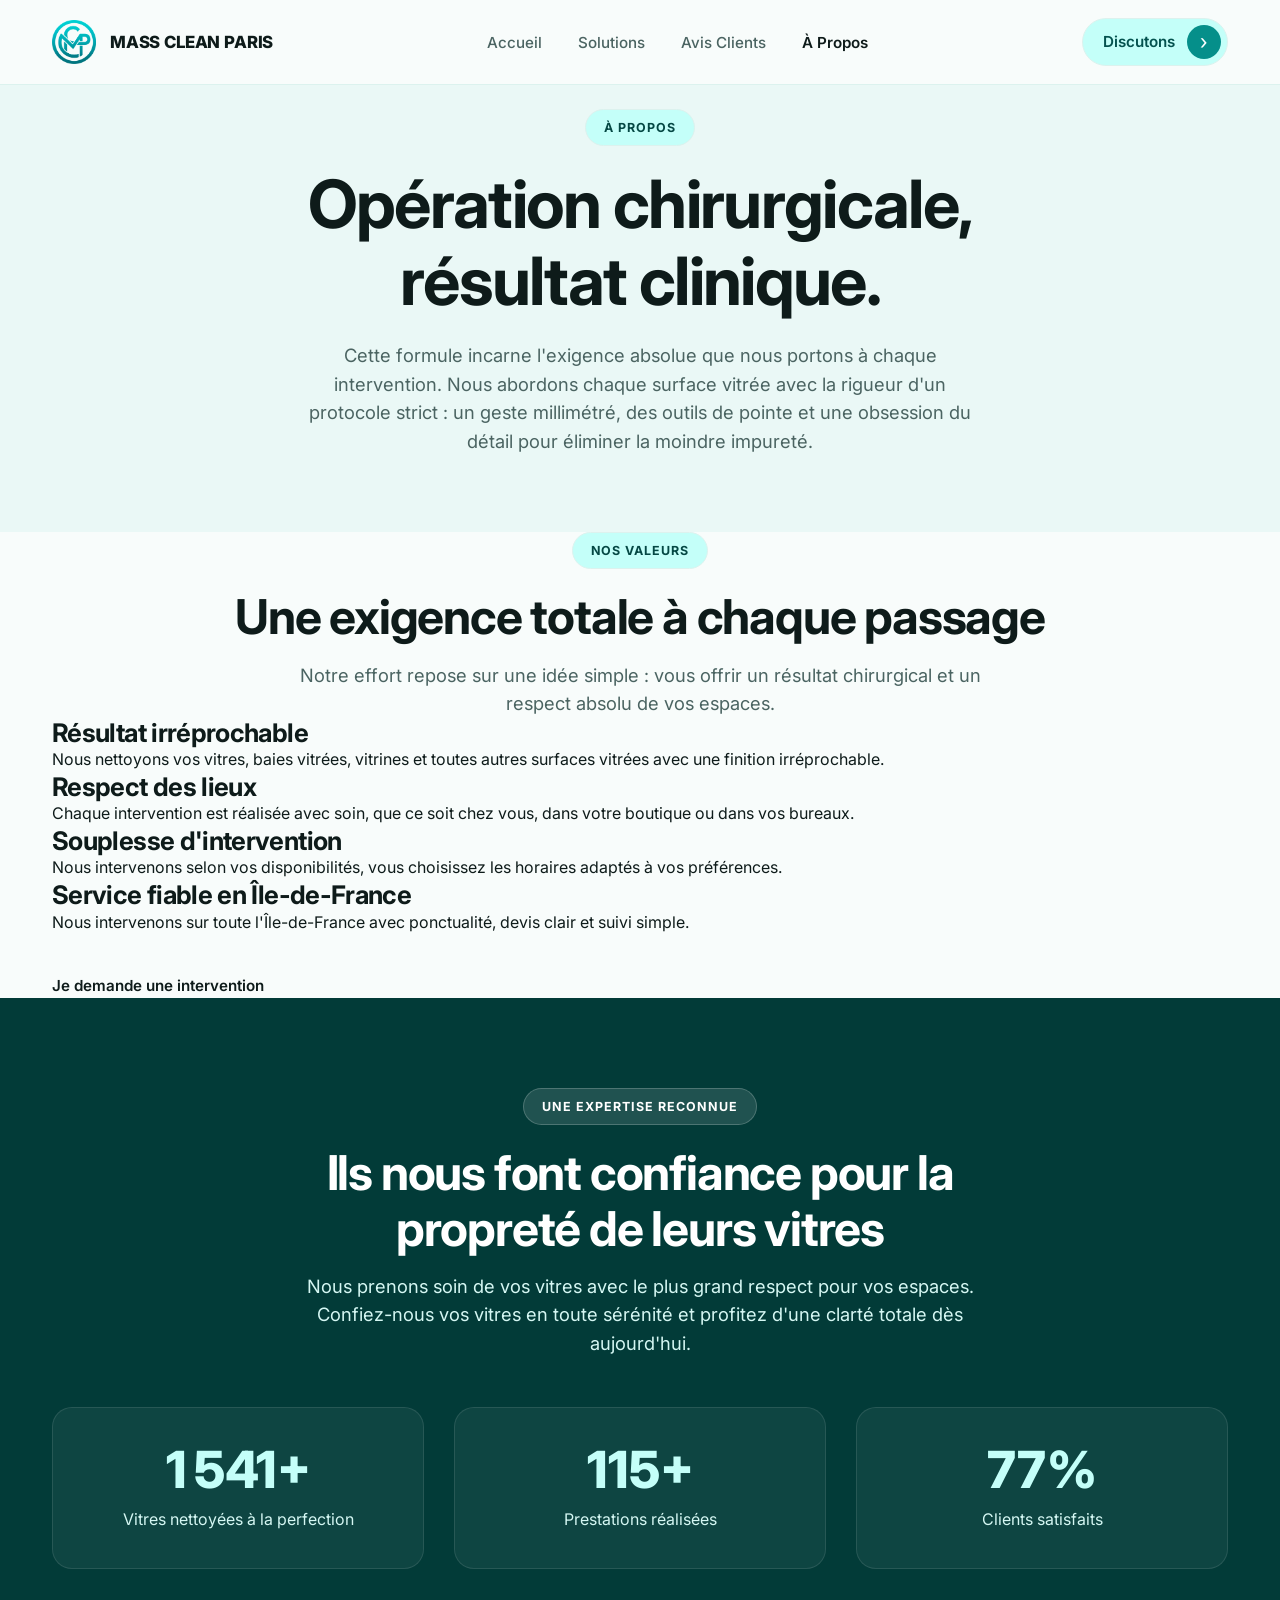
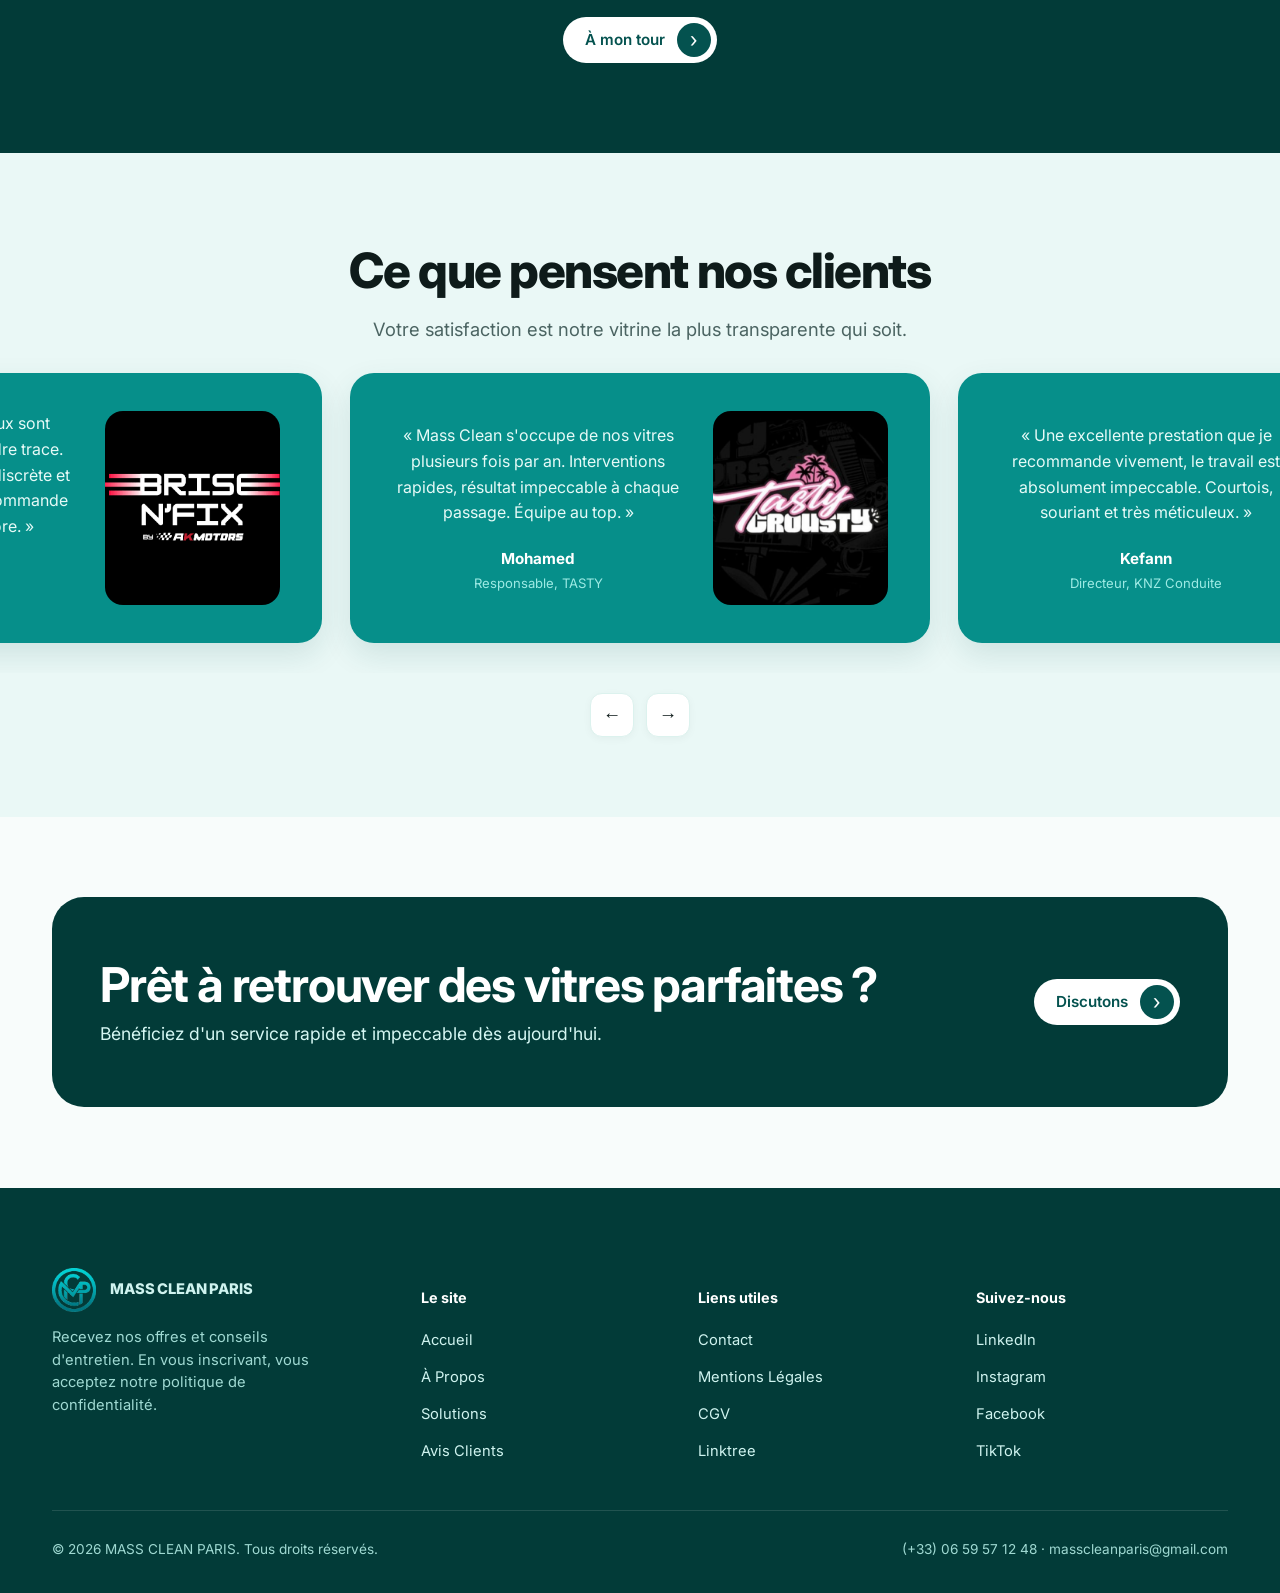
==== commit 70b892e8: "Add styles for text alignment in hero section Add CSS styles for hero section and section headings." ====
--- a/about.html
+++ b/about.html
@@ -9,6 +9,17 @@
 <link rel="preconnect" href="https://fonts.gstatic.com" crossorigin>
 <link href="https://fonts.googleapis.com/css2?family=Instrument+Serif:ital@0;1&family=Inter:wght@400;500;600;700&display=swap" rel="stylesheet">
 <link rel="stylesheet" href="styles.css">
+<style>
+  .hero .wrap,
+  .section-head {
+    text-align: center;
+  }
+
+  .hero h1 {
+    margin-left: auto;
+    margin-right: auto;
+  }
+</style>
 </head>
 <body>
 
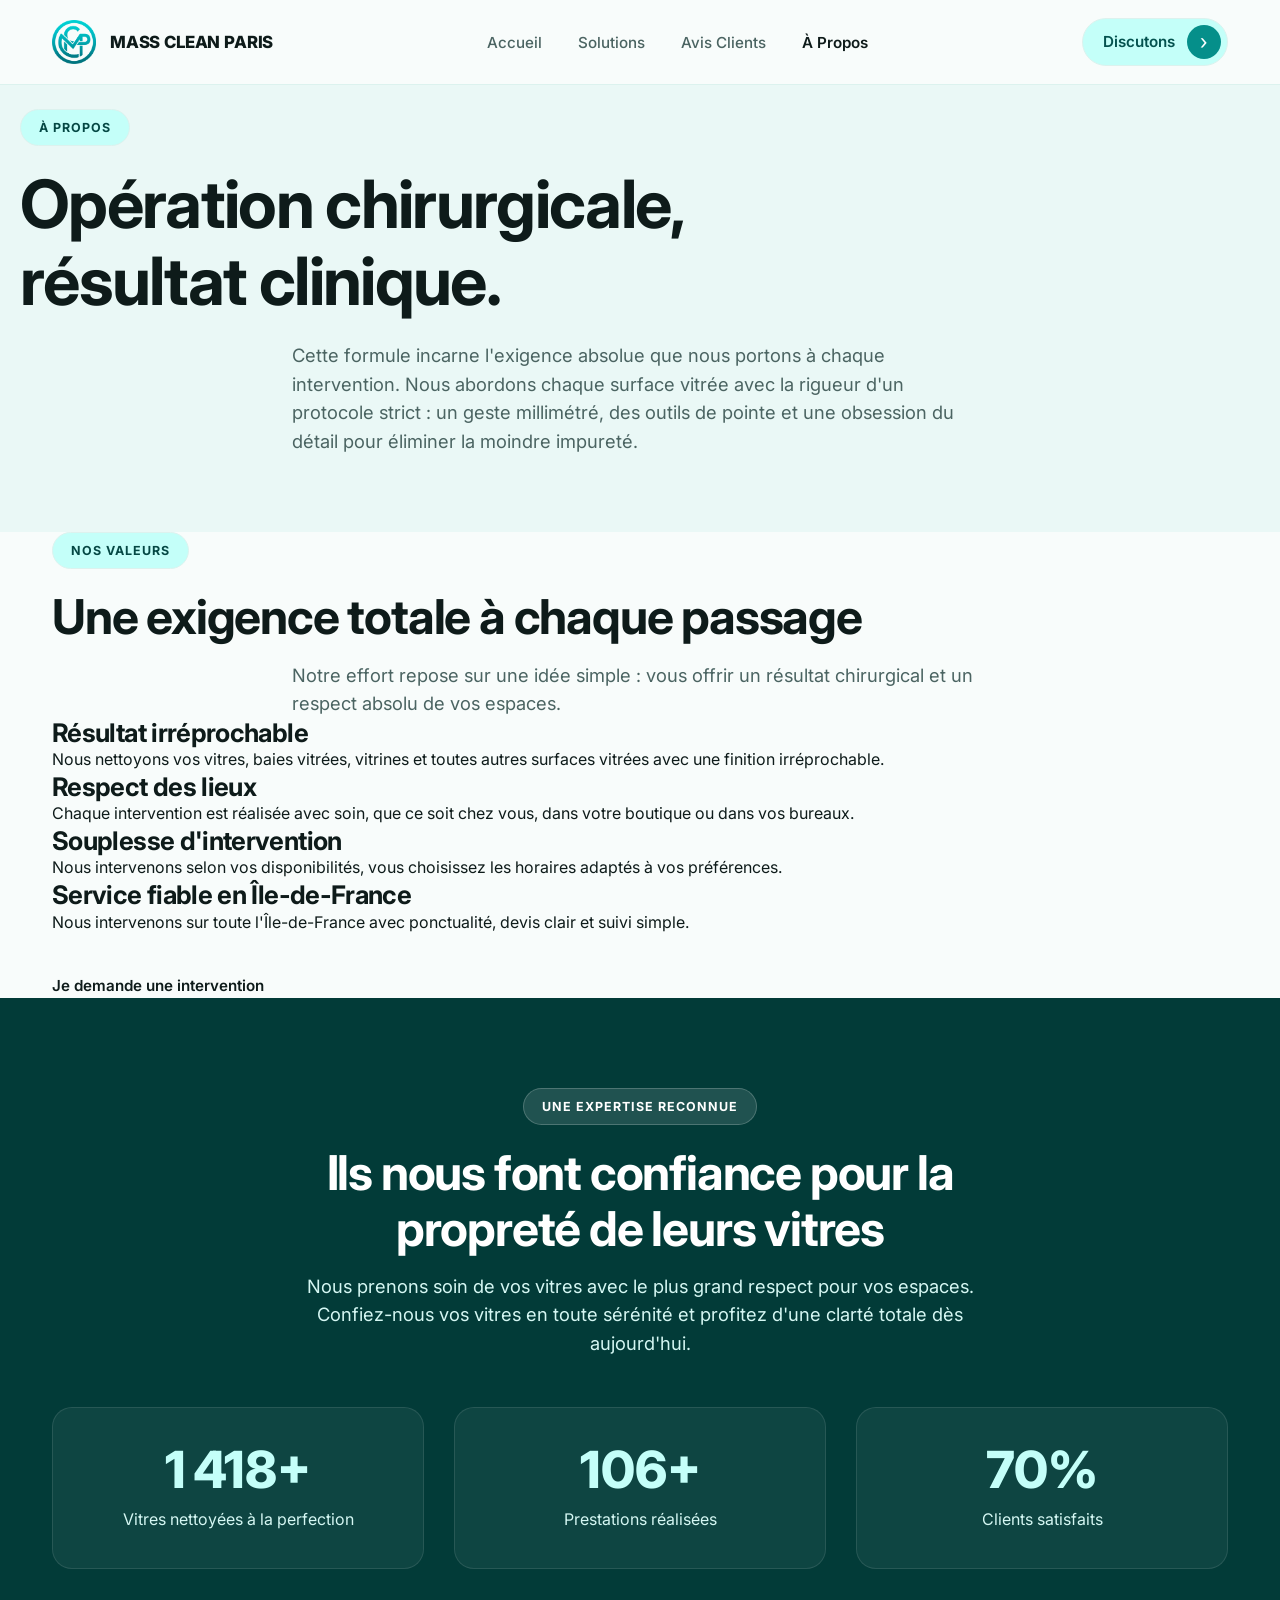
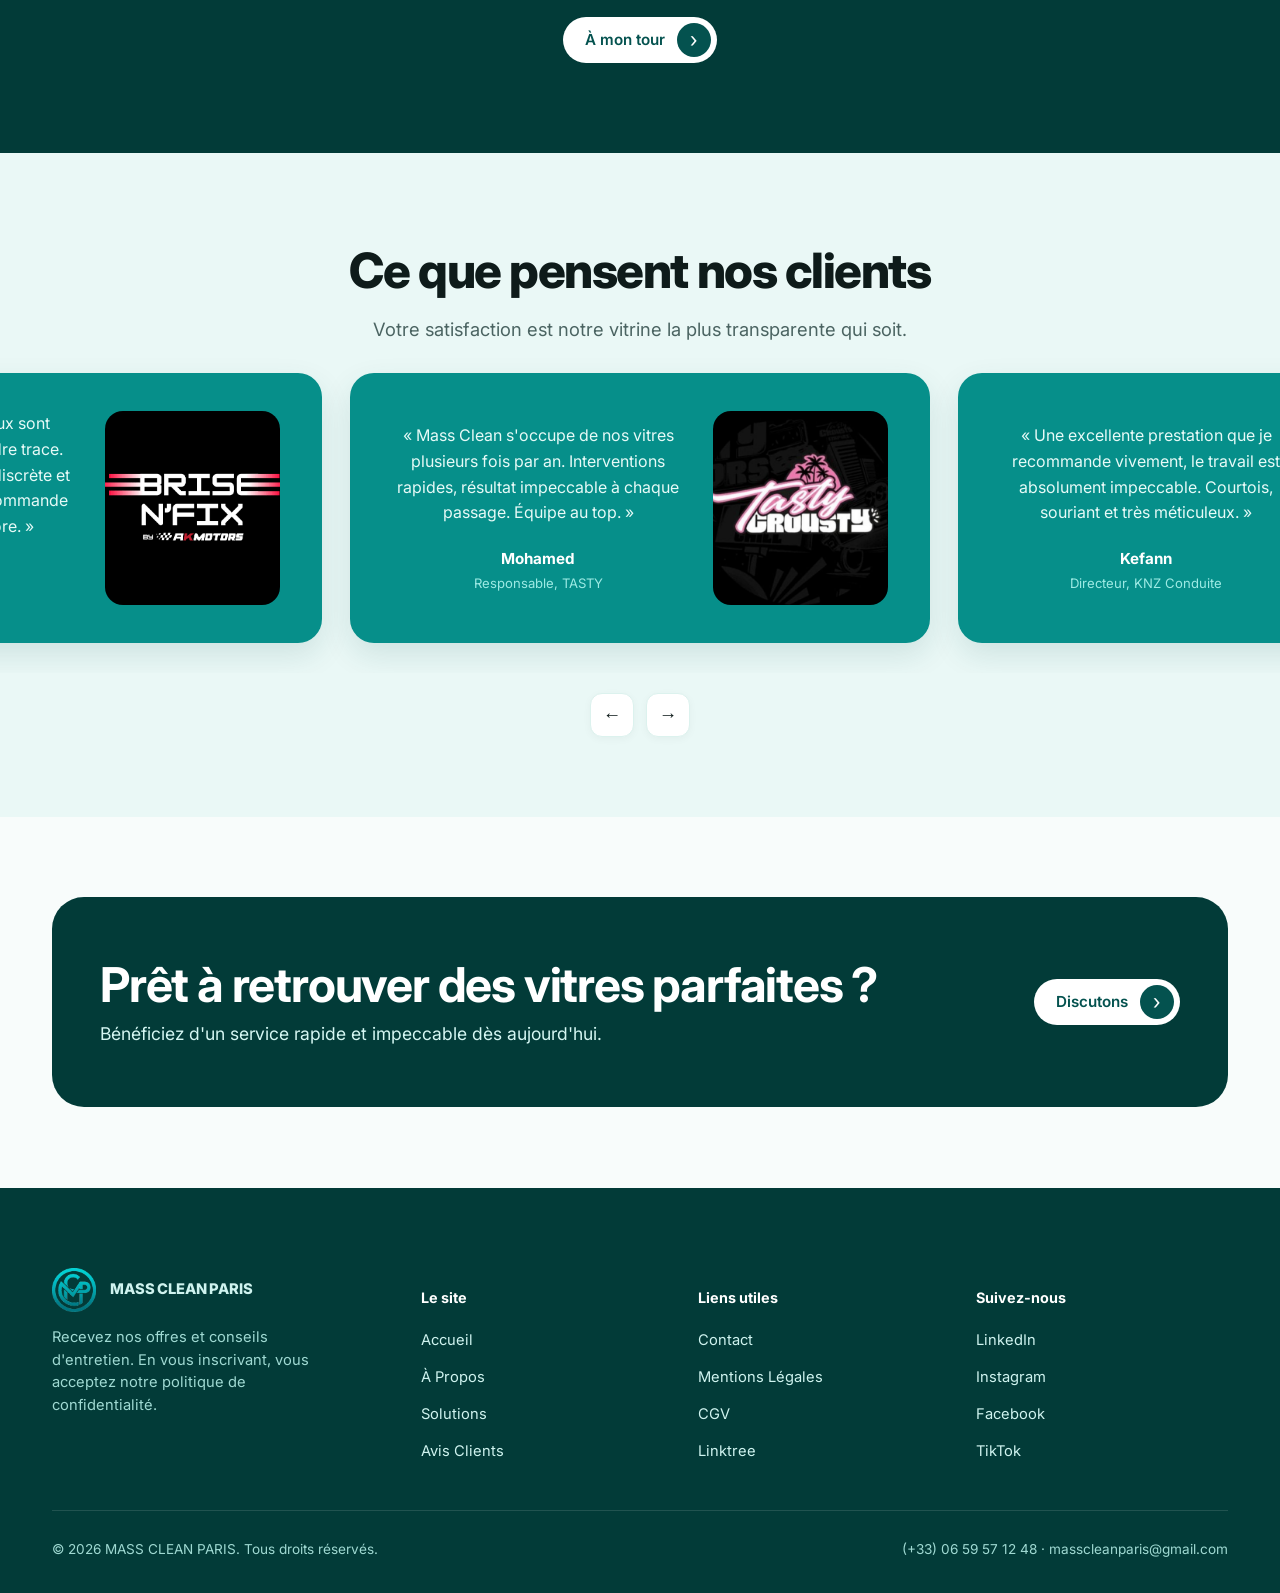
==== commit 7877b08d: "Update about.html" ====
--- a/about.html
+++ b/about.html
@@ -9,19 +9,8 @@
 <link rel="preconnect" href="https://fonts.gstatic.com" crossorigin>
 <link href="https://fonts.googleapis.com/css2?family=Instrument+Serif:ital@0;1&family=Inter:wght@400;500;600;700&display=swap" rel="stylesheet">
 <link rel="stylesheet" href="styles.css">
-<style>
-  .hero .wrap,
-  .section-head {
-    text-align: center;
-  }
-
-  .hero h1 {
-    margin-left: auto;
-    margin-right: auto;
-  }
-</style>
 </head>
-<body>
+<body class="page-about">
 
 <header class="site-header">
   <div class="wrap">
@@ -266,5 +255,5 @@
   </div>
 </footer>
 <script src="script.js"></script>
-</body>
+<body class="page-about">
 </html>
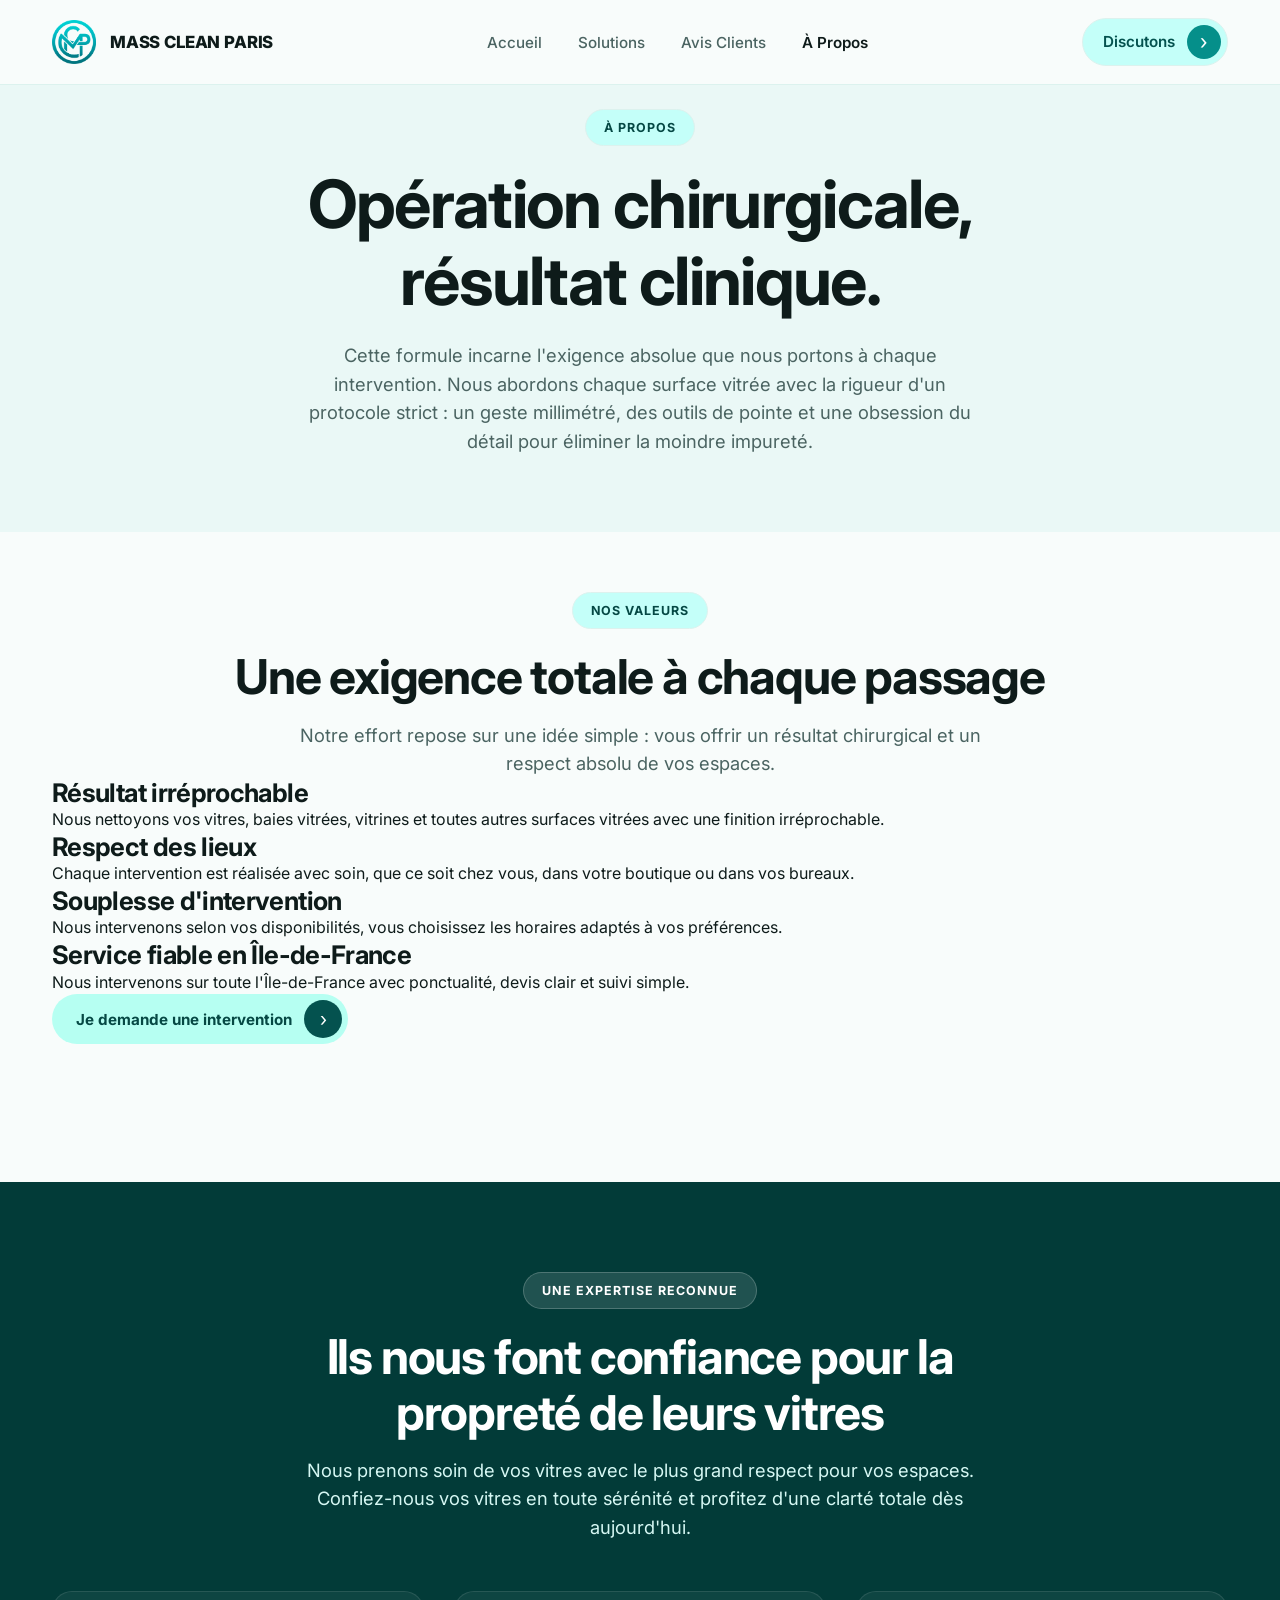
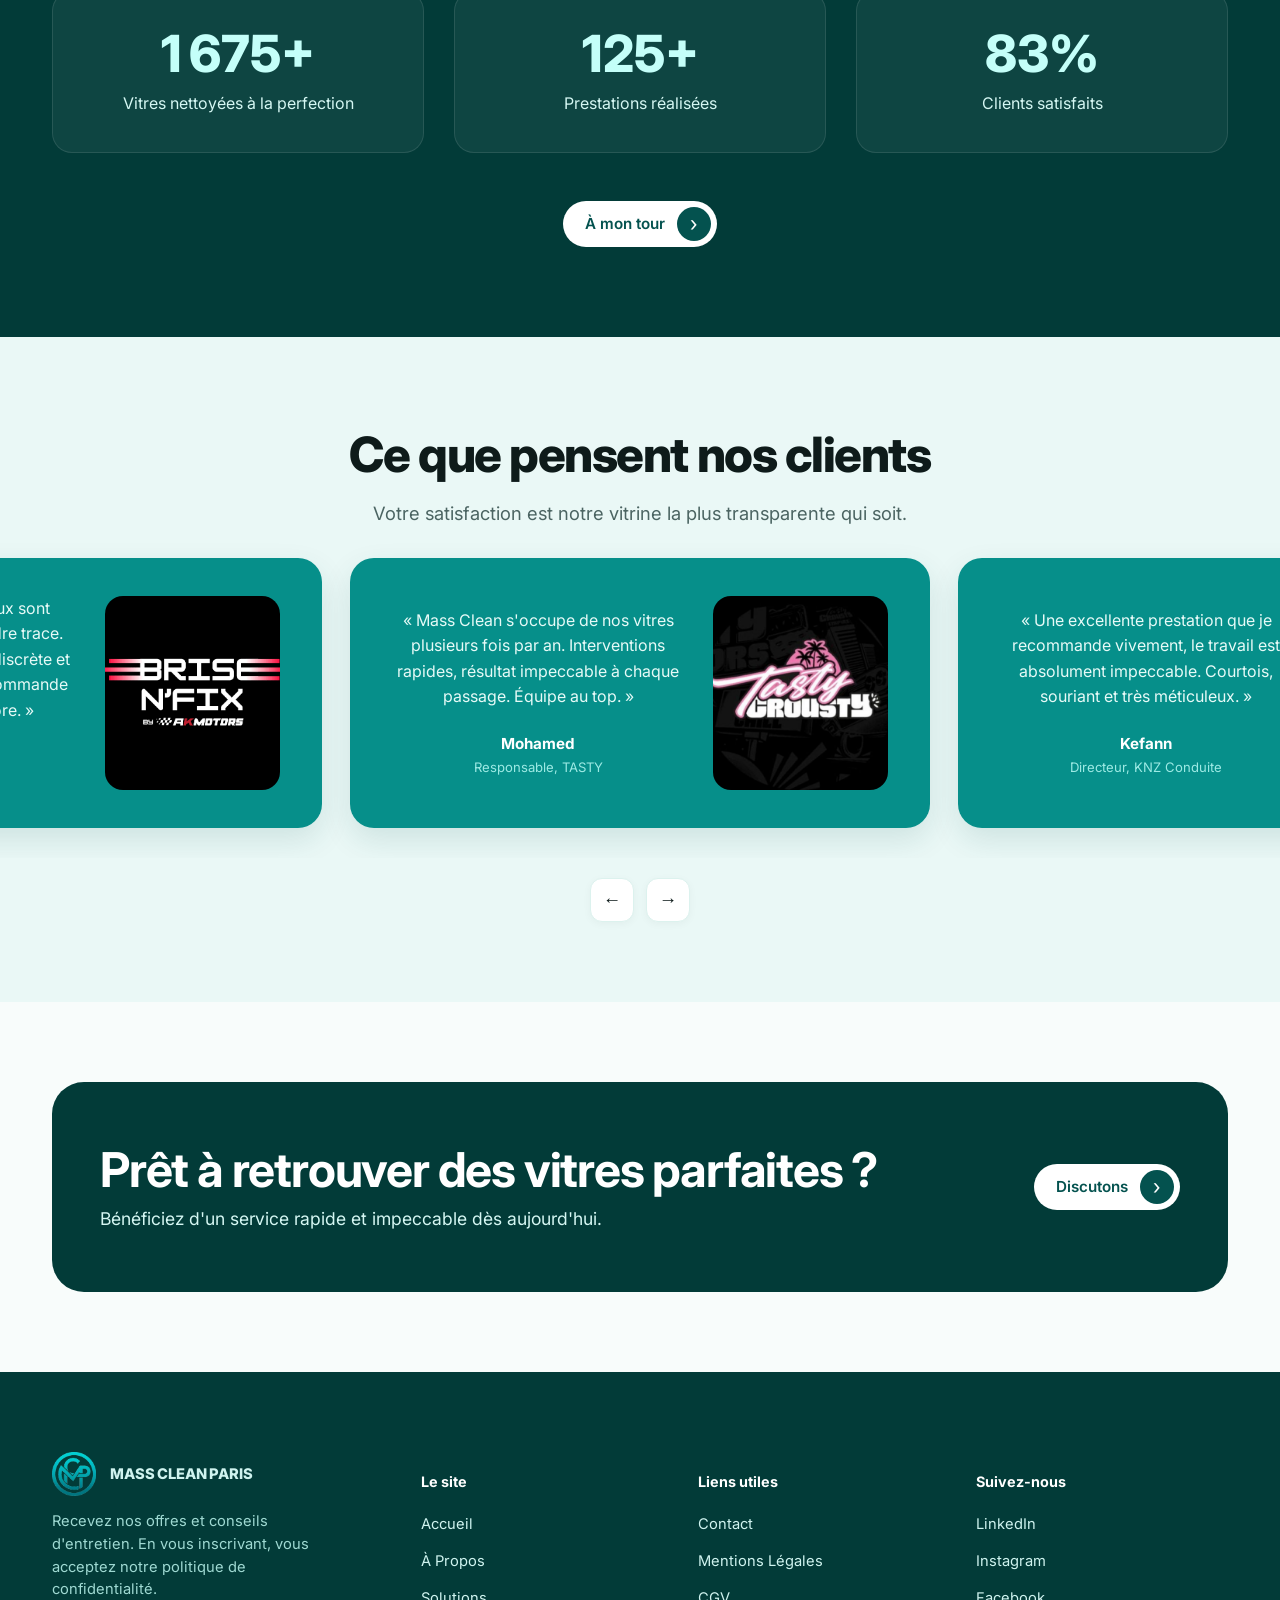
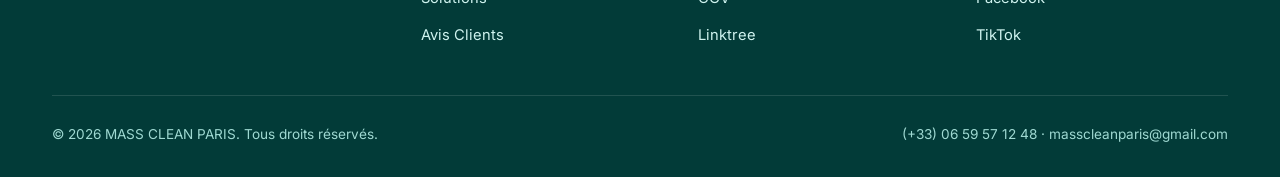
==== commit 581ca16d: "Update about.html" ====
--- a/about.html
+++ b/about.html
@@ -64,10 +64,14 @@
           <h3>Service fiable en Île-de-France</h3>
           <p>Nous intervenons sur toute l'Île-de-France avec ponctualité, devis clair et suivi simple.</p>
         </div>
-      </div>
-      <a href="contact.html" class="btn btn-primary" style="margin-top: 40px;">Je demande une intervention</a>
-    </div>
-  </section>
+      <div class="about-v-cta">
+          <a href="contact.html" class="btn btn-pill btn-pill--teal">
+            <span>Je demande une intervention</span>
+            <span class="btn-pill-arrow">&#8250;</span>
+          </a>
+        </div>
+  </section>
+
 
   <!-- Section Chiffres Clés -->
   <section class="section-deep">
--- a/styles.css
+++ b/styles.css
@@ -1177,3 +1177,19 @@
   transform: translateY(0) scale(1);
 }
 
+/* Règles appliquées UNIQUEMENT à la page À Propos */
+
+.page-about .hero .wrap,
+.page-about .section-head {
+  text-align: center;
+}
+
+.page-about .hero h1 {
+  margin-left: auto;
+  margin-right: auto;
+}
+
+.page-about .section-alt {
+  padding-top: 60px;
+  padding-bottom: 90px;
+}
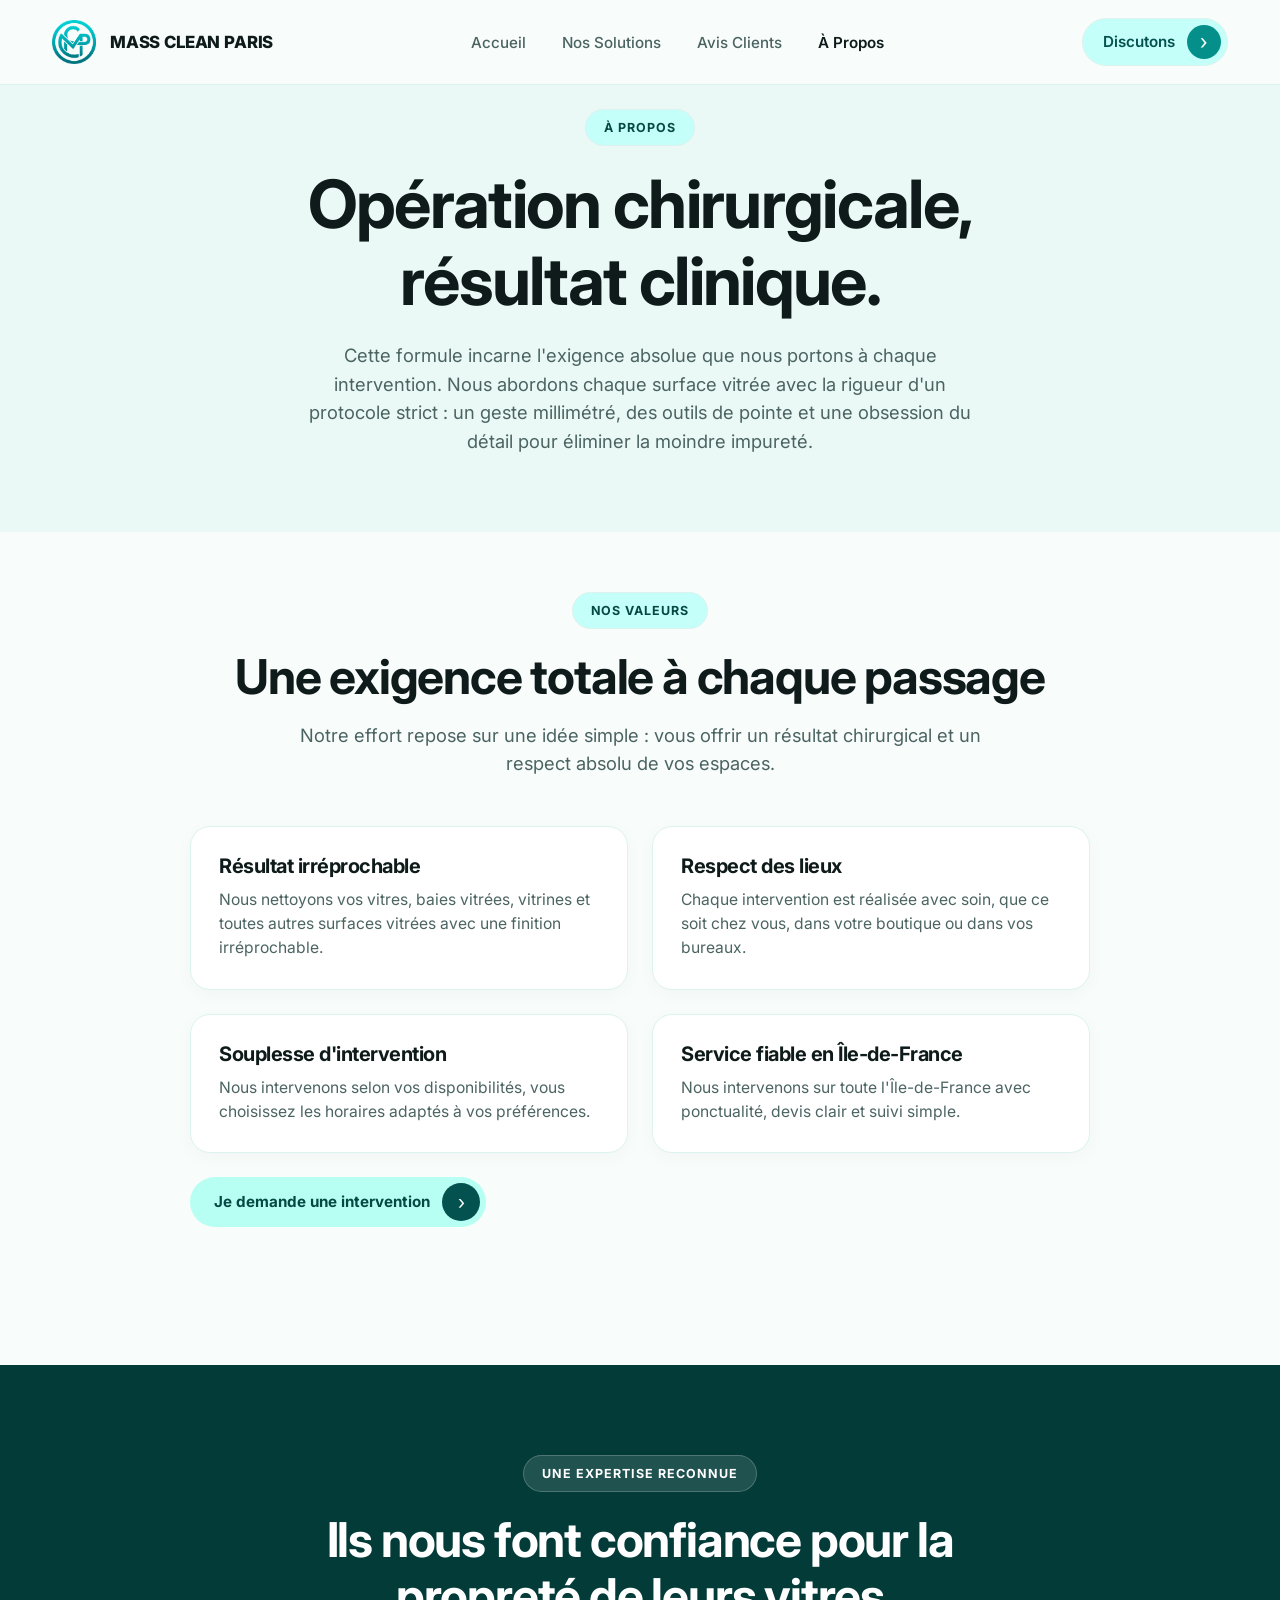
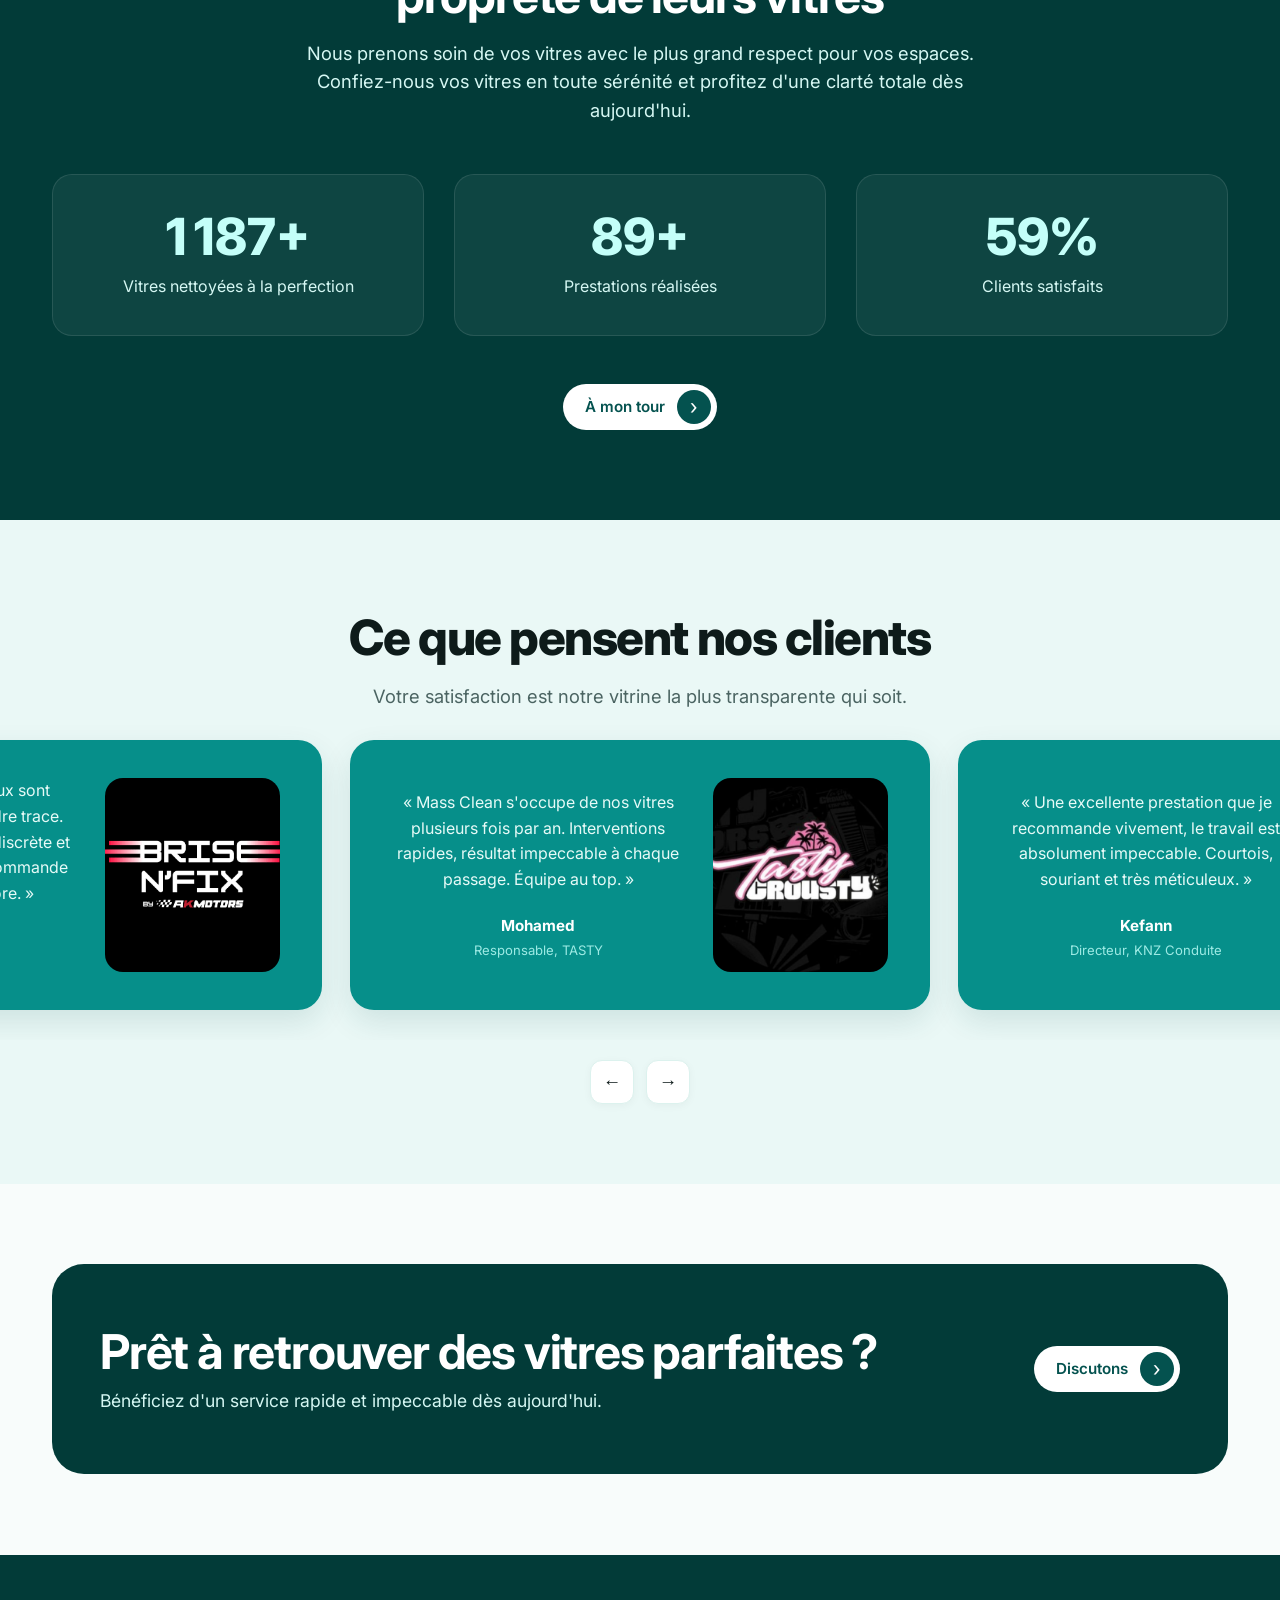
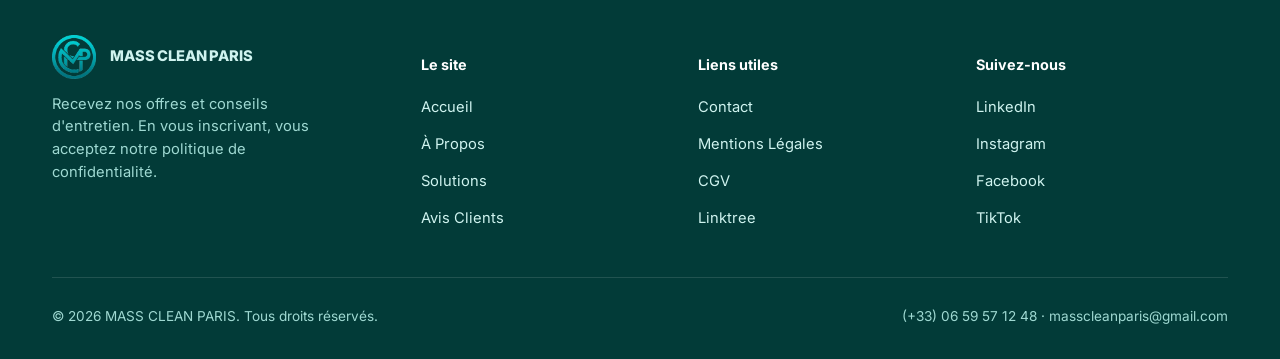
==== commit 8b4d5ef3: "Update 'Solutions' link text to 'Nos Solutions'" ====
--- a/about.html
+++ b/about.html
@@ -18,7 +18,7 @@
     <nav>
       <ul class="nav-links" id="navLinks">
         <li><a href="index.html">Accueil</a></li>
-        <li><a href="index.html#solutions">Solutions</a></li>
+        <li><a href="index.html#solutions">Nos Solutions</a></li>
         <li><a href="index.html#avis">Avis Clients</a></li>
         <li><a href="about.html" aria-current="page">À Propos</a></li>
       </ul>
--- a/styles.css
+++ b/styles.css
@@ -1193,3 +1193,49 @@
   padding-top: 60px;
   padding-bottom: 90px;
 }
+
+/* Grille des valeurs sur la page À Propos */
+.page-about .values-grid {
+  display: grid;
+  grid-template-columns: repeat(2, 1fr);
+  gap: 24px;
+  max-width: 900px;
+  margin: 48px auto 0;
+}
+
+/* Carte individuelle */
+.page-about .value-item {
+  background: #ffffff;
+  border: 1px solid var(--line, #e2e8f0);
+  border-radius: 20px;
+  padding: 28px;
+  text-align: left;
+  box-shadow: 0 4px 18px rgba(0, 0, 0, 0.03);
+}
+
+.page-about .value-item h3 {
+  font-size: 1.25rem;
+  margin-bottom: 10px;
+  color: var(--ink, #0f172a);
+}
+
+.page-about .value-item p {
+  color: var(--ink-soft, #475569);
+  line-height: 1.55;
+  font-size: 0.98rem;
+}
+
+/* Centrage du bouton d'action */
+.page-about .section-alt .btn-primary {
+  display: table;
+  margin: 48px auto 0;
+}
+
+/* Passage sur une colonne sur mobile */
+@media (max-width: 768px) {
+  .page-about .values-grid {
+    grid-template-columns: 1fr;
+    gap: 16px;
+    padding: 0 16px;
+  }
+}
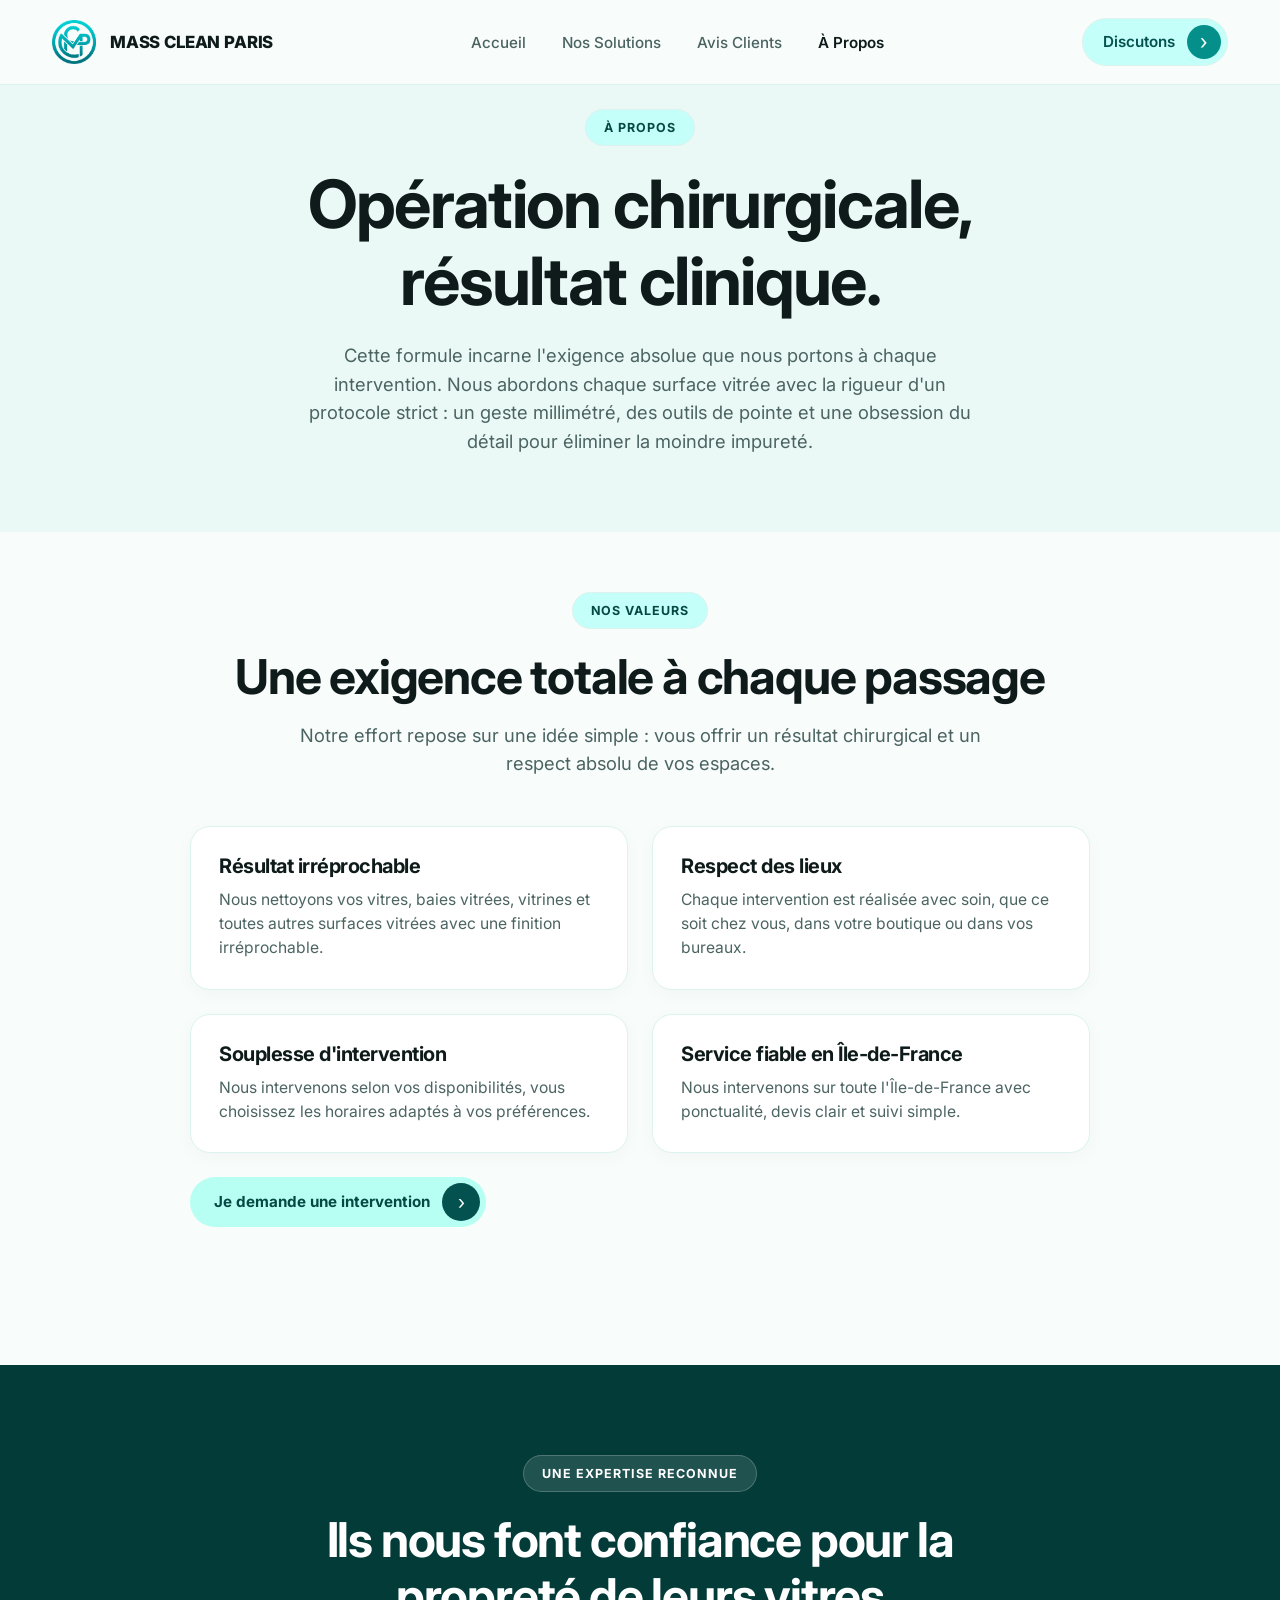
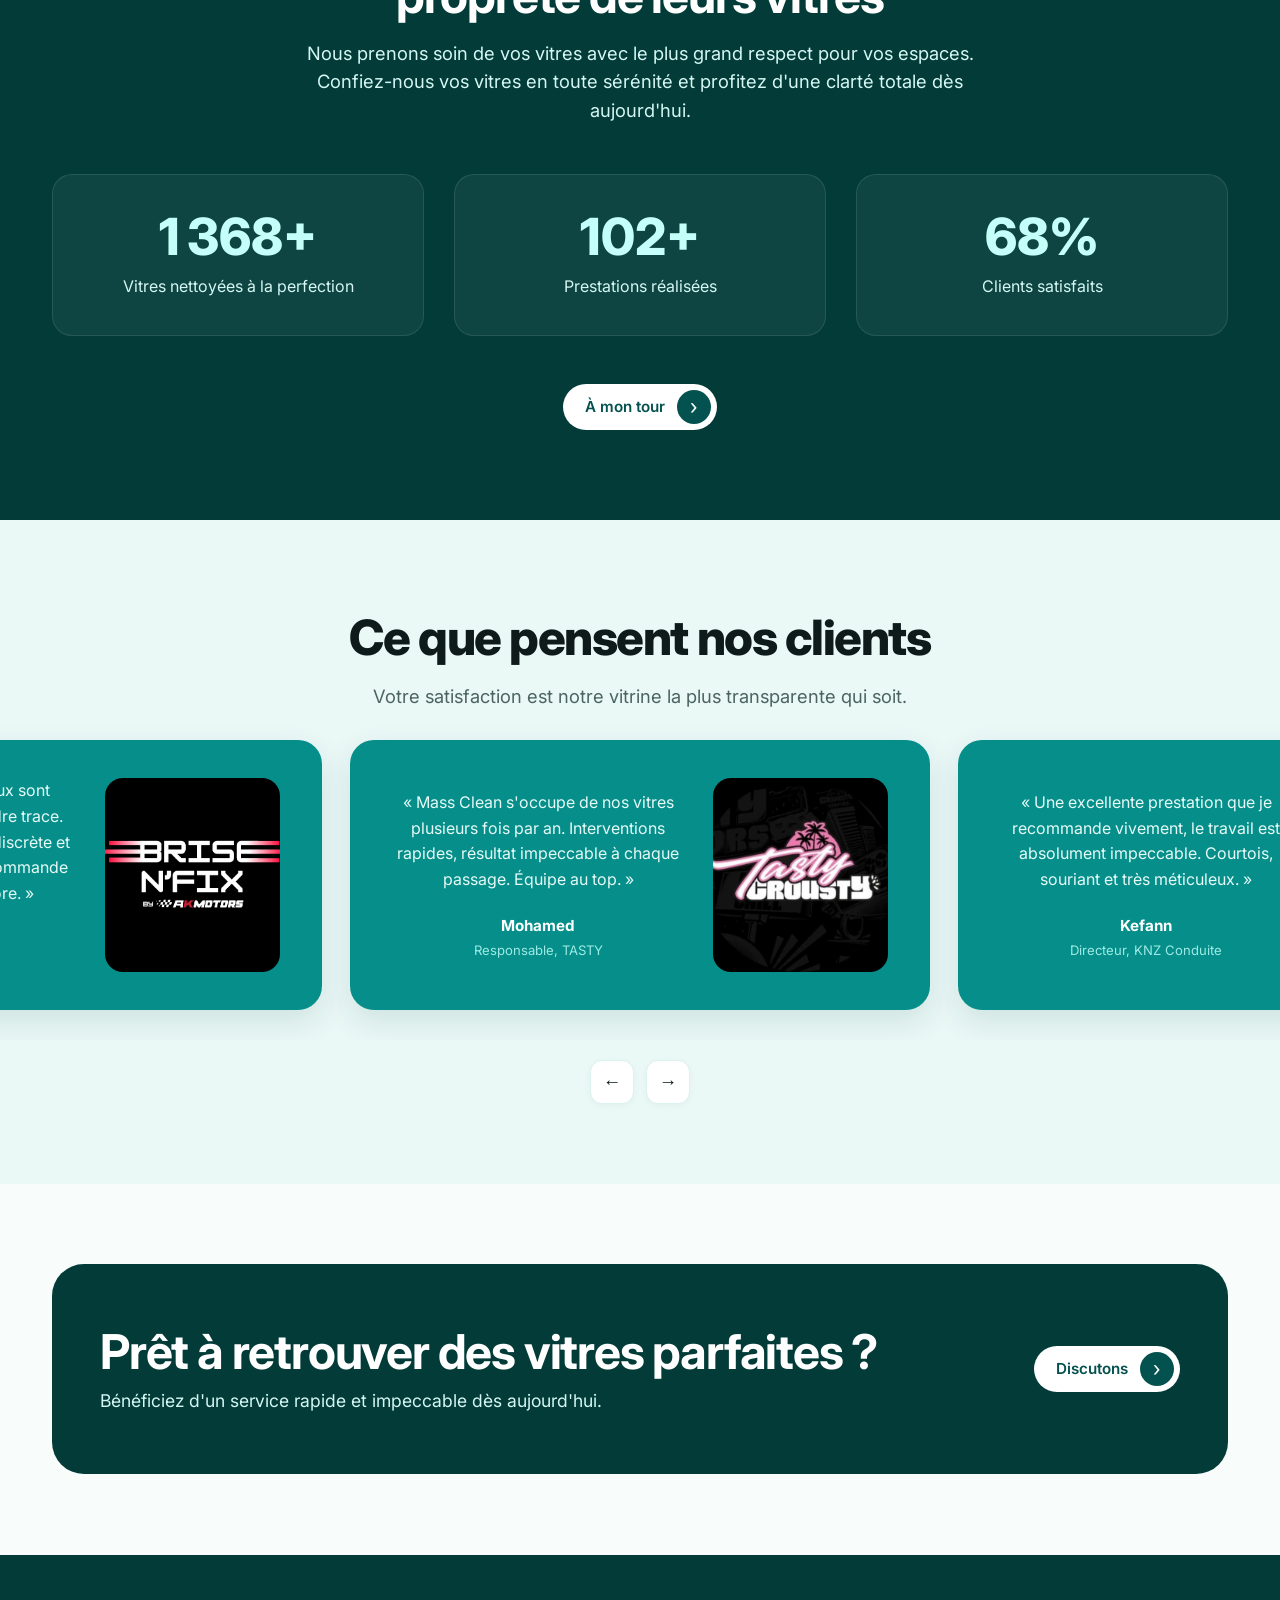
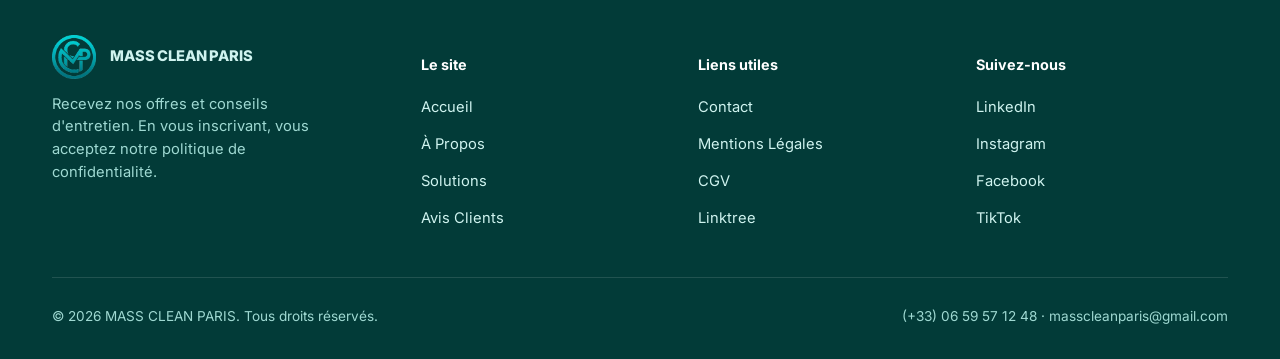
==== commit 9cb7eec5: "Fix HTML formatting in about.html" ====
--- a/about.html
+++ b/about.html
@@ -70,6 +70,8 @@
             <span class="btn-pill-arrow">&#8250;</span>
           </a>
         </div>
+
+   </div>
   </section>
 
 
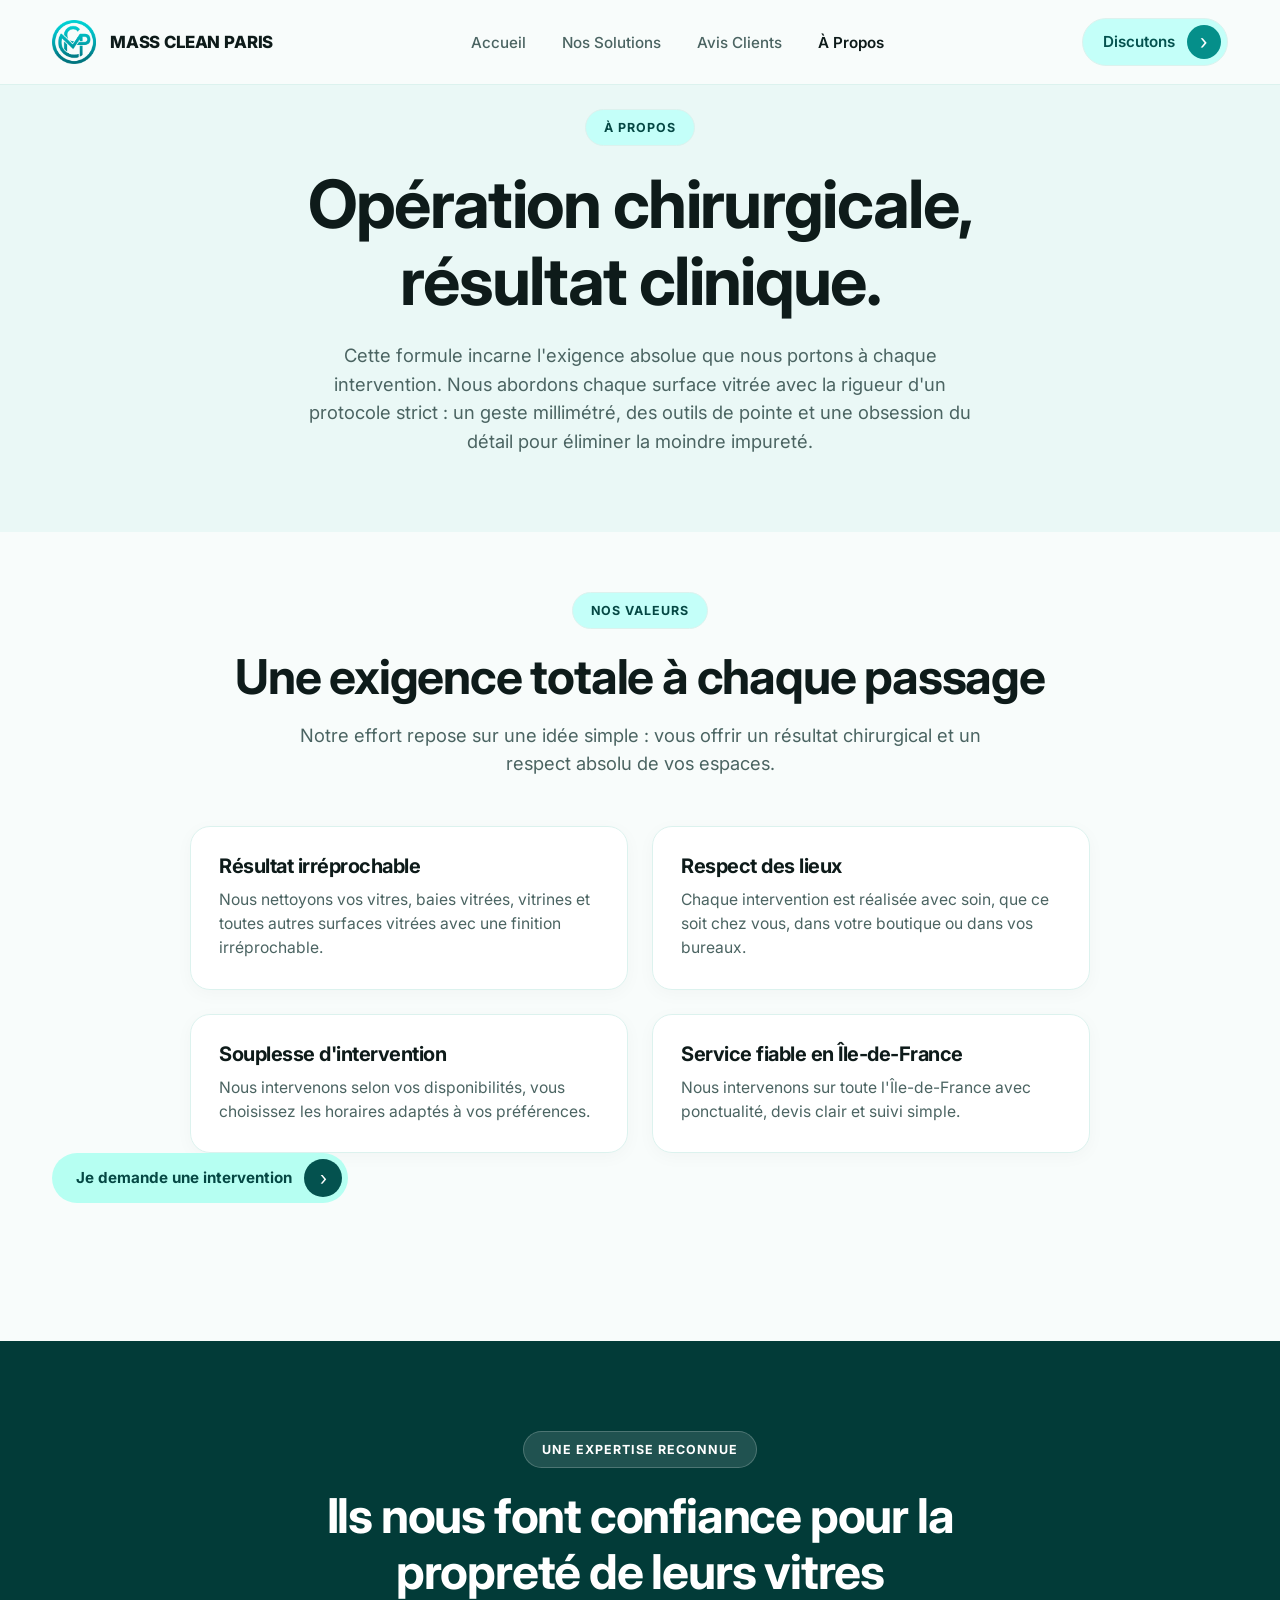
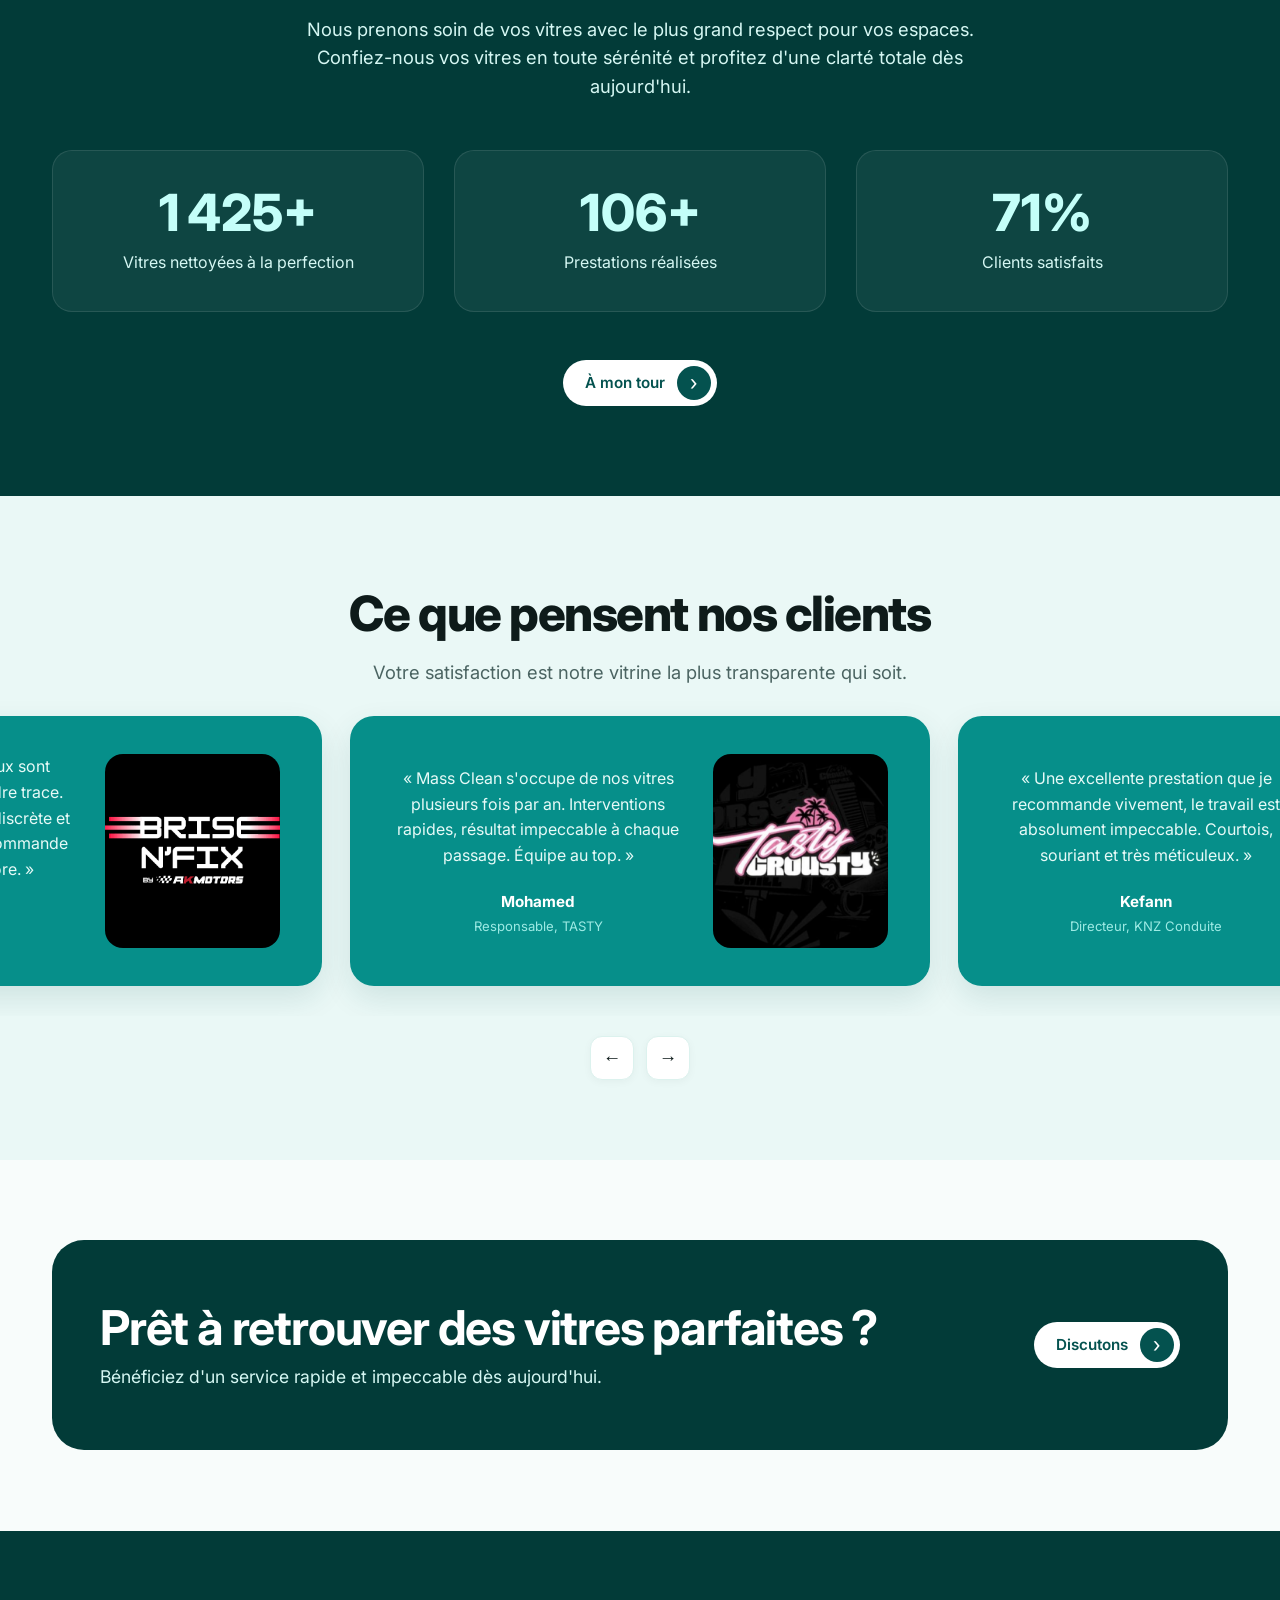
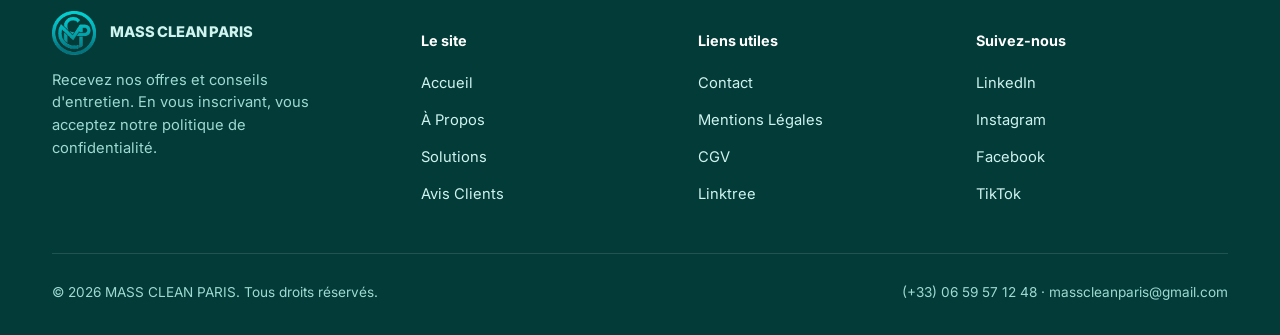
==== commit 7ee95f52: "Add call-to-action button in about.html" ====
--- a/about.html
+++ b/about.html
@@ -64,6 +64,7 @@
           <h3>Service fiable en Île-de-France</h3>
           <p>Nous intervenons sur toute l'Île-de-France avec ponctualité, devis clair et suivi simple.</p>
         </div>
+       </div>
       <div class="about-v-cta">
           <a href="contact.html" class="btn btn-pill btn-pill--teal">
             <span>Je demande une intervention</span>
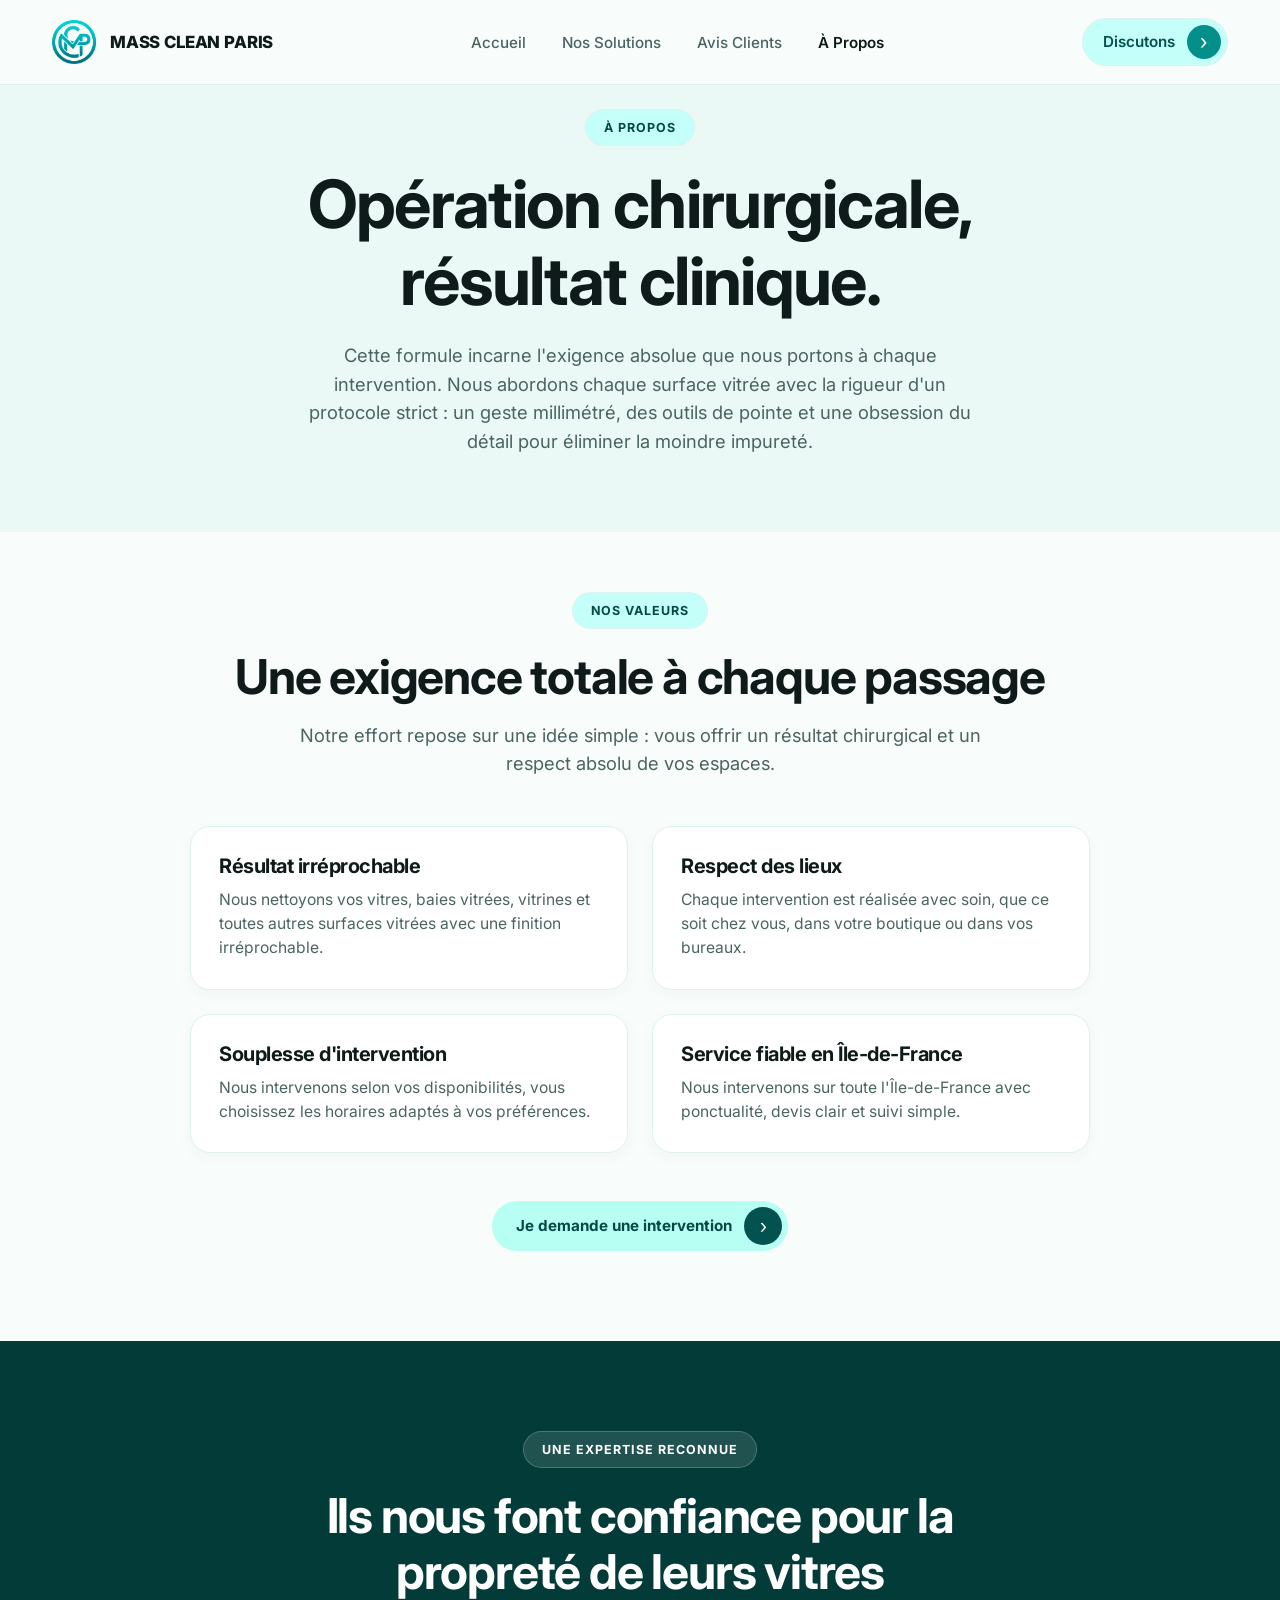
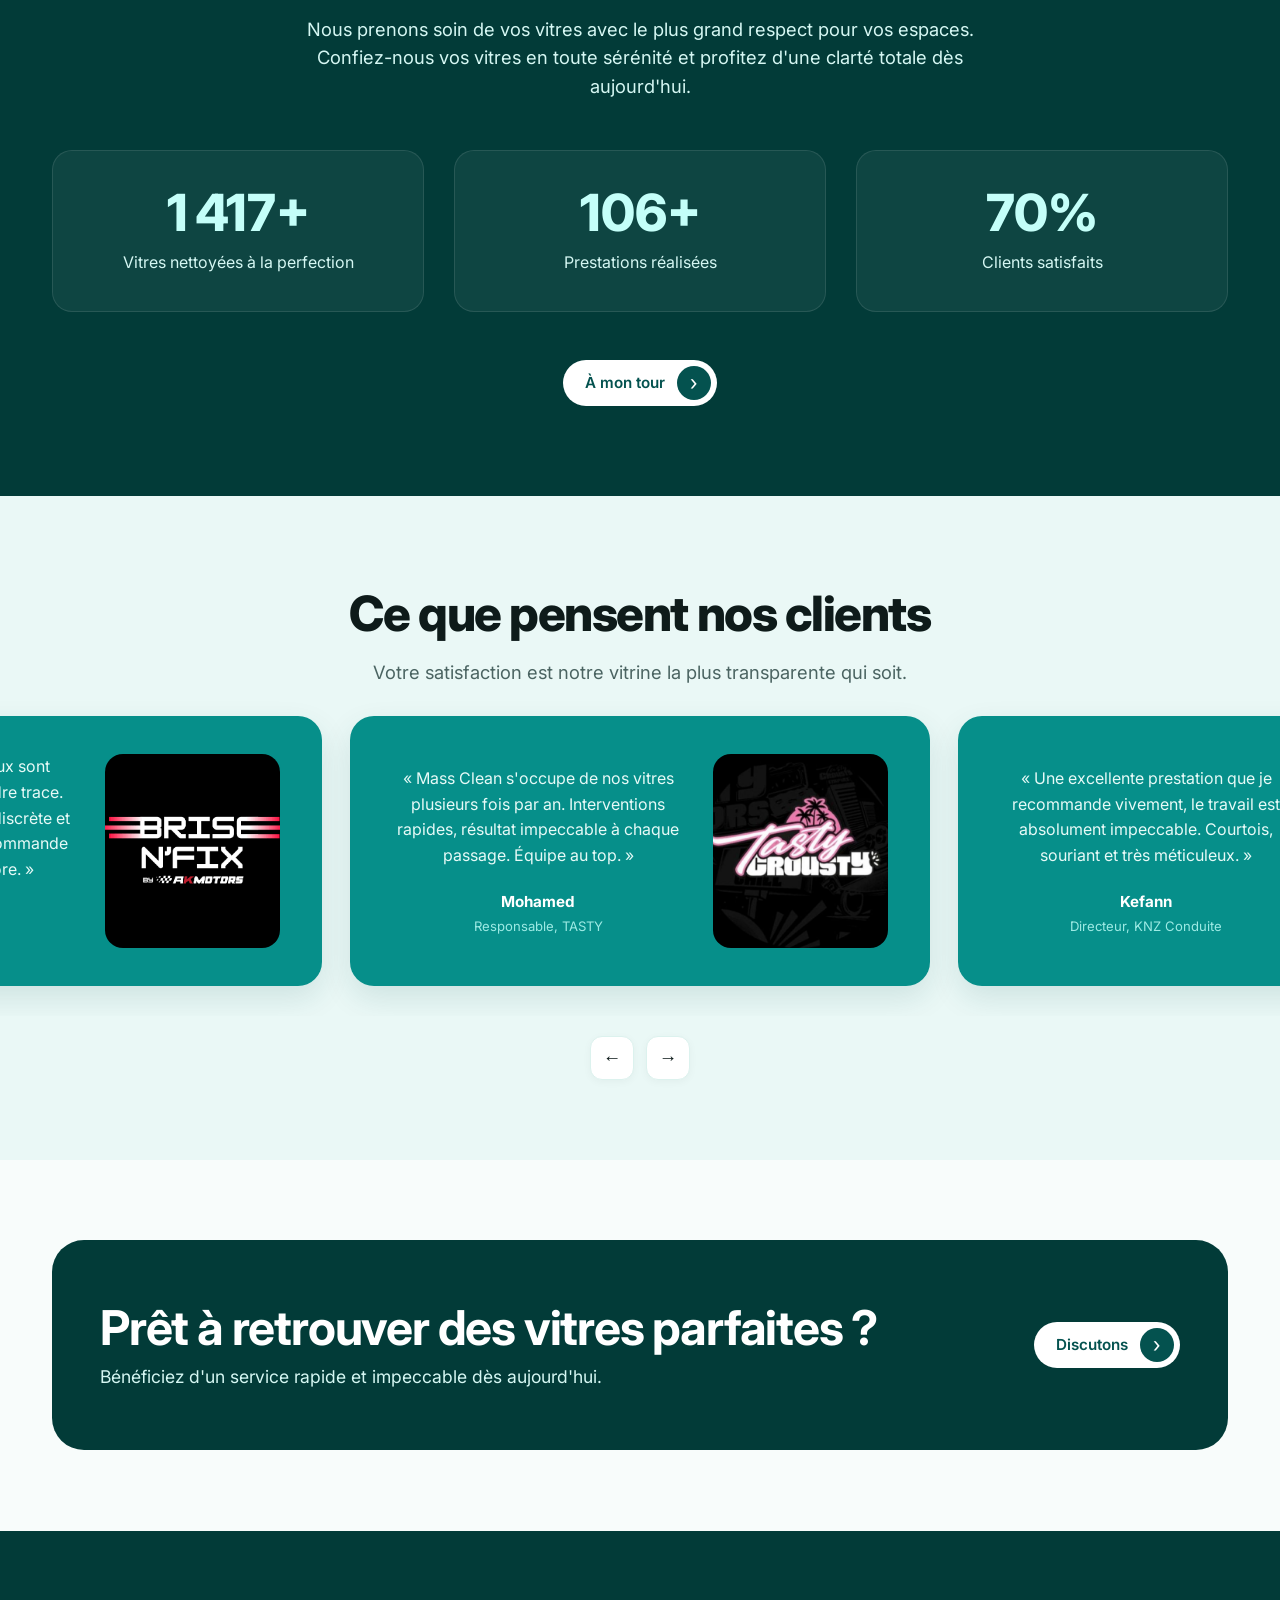
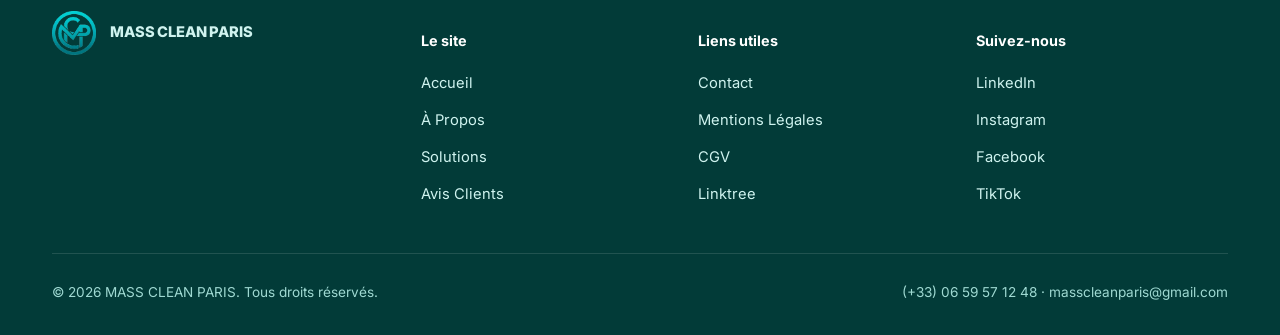
==== commit c19c8eb8: "Remove privacy policy text from footer Removed the privacy policy acceptance text from the footer." ====
--- a/about.html
+++ b/about.html
@@ -225,7 +225,6 @@
     <div class="footer-grid">
       <div class="footer-brand">
         <a href="index.html" class="brand brand-footer"><img src="images/logo-icon.png" alt="Logo Mass Clean Paris" class="brand-mark-img brand-mark-img--light"> MASS CLEAN PARIS</a>
-        <p>Recevez nos offres et conseils d'entretien. En vous inscrivant, vous acceptez notre politique de confidentialité.</p>
       </div>
       <div>
         <h4>Le site</h4>
--- a/styles.css
+++ b/styles.css
@@ -463,7 +463,8 @@
 }
 
 .about-v-cta {
-  margin-bottom: 48px;
+  text-align: center;
+  margin-top: 48px; 
 }
 
 .btn-pill--teal {
@@ -580,7 +581,7 @@
 /* ---------- Section Solutions (Framer Exact Match) ---------- */
 
 #solutions {
-  scroll-margin-top: 230px; 
+  scroll-margin-top: 0px; 
   }
 
 .section-solutions {
